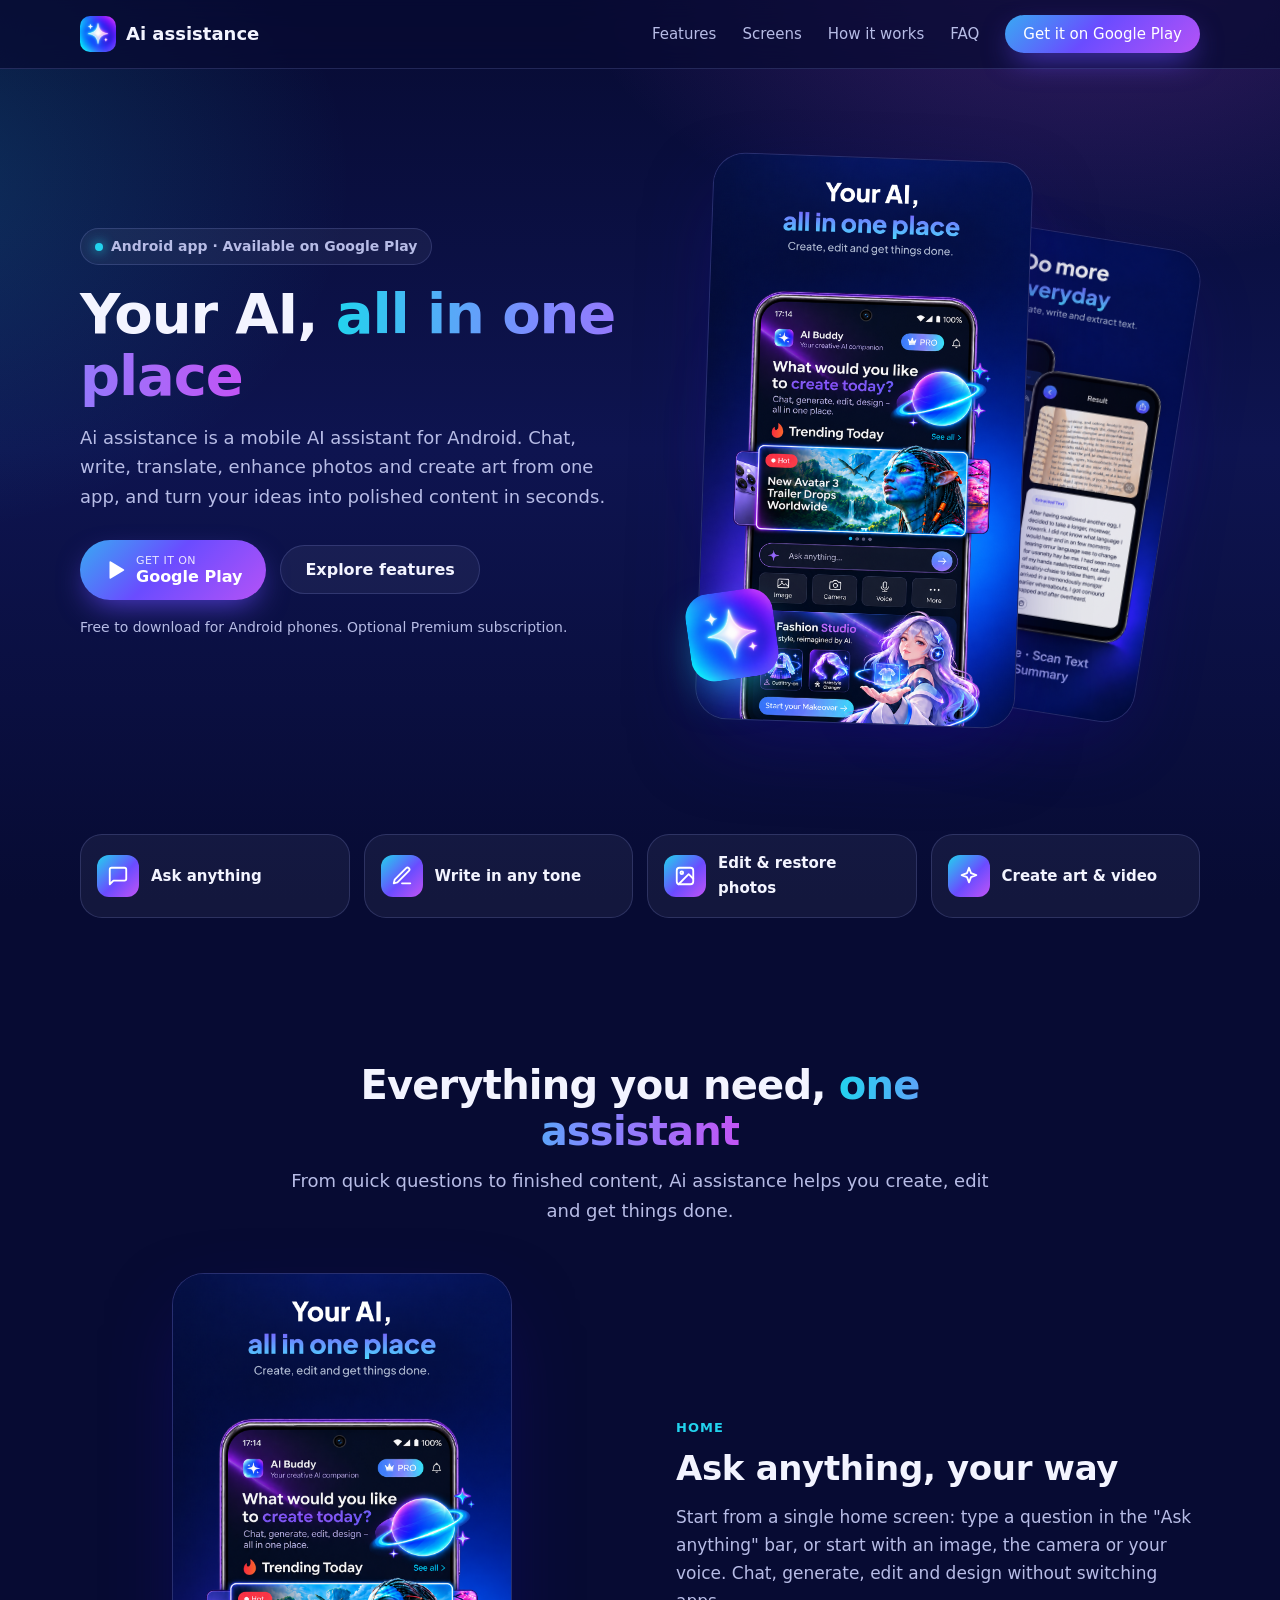
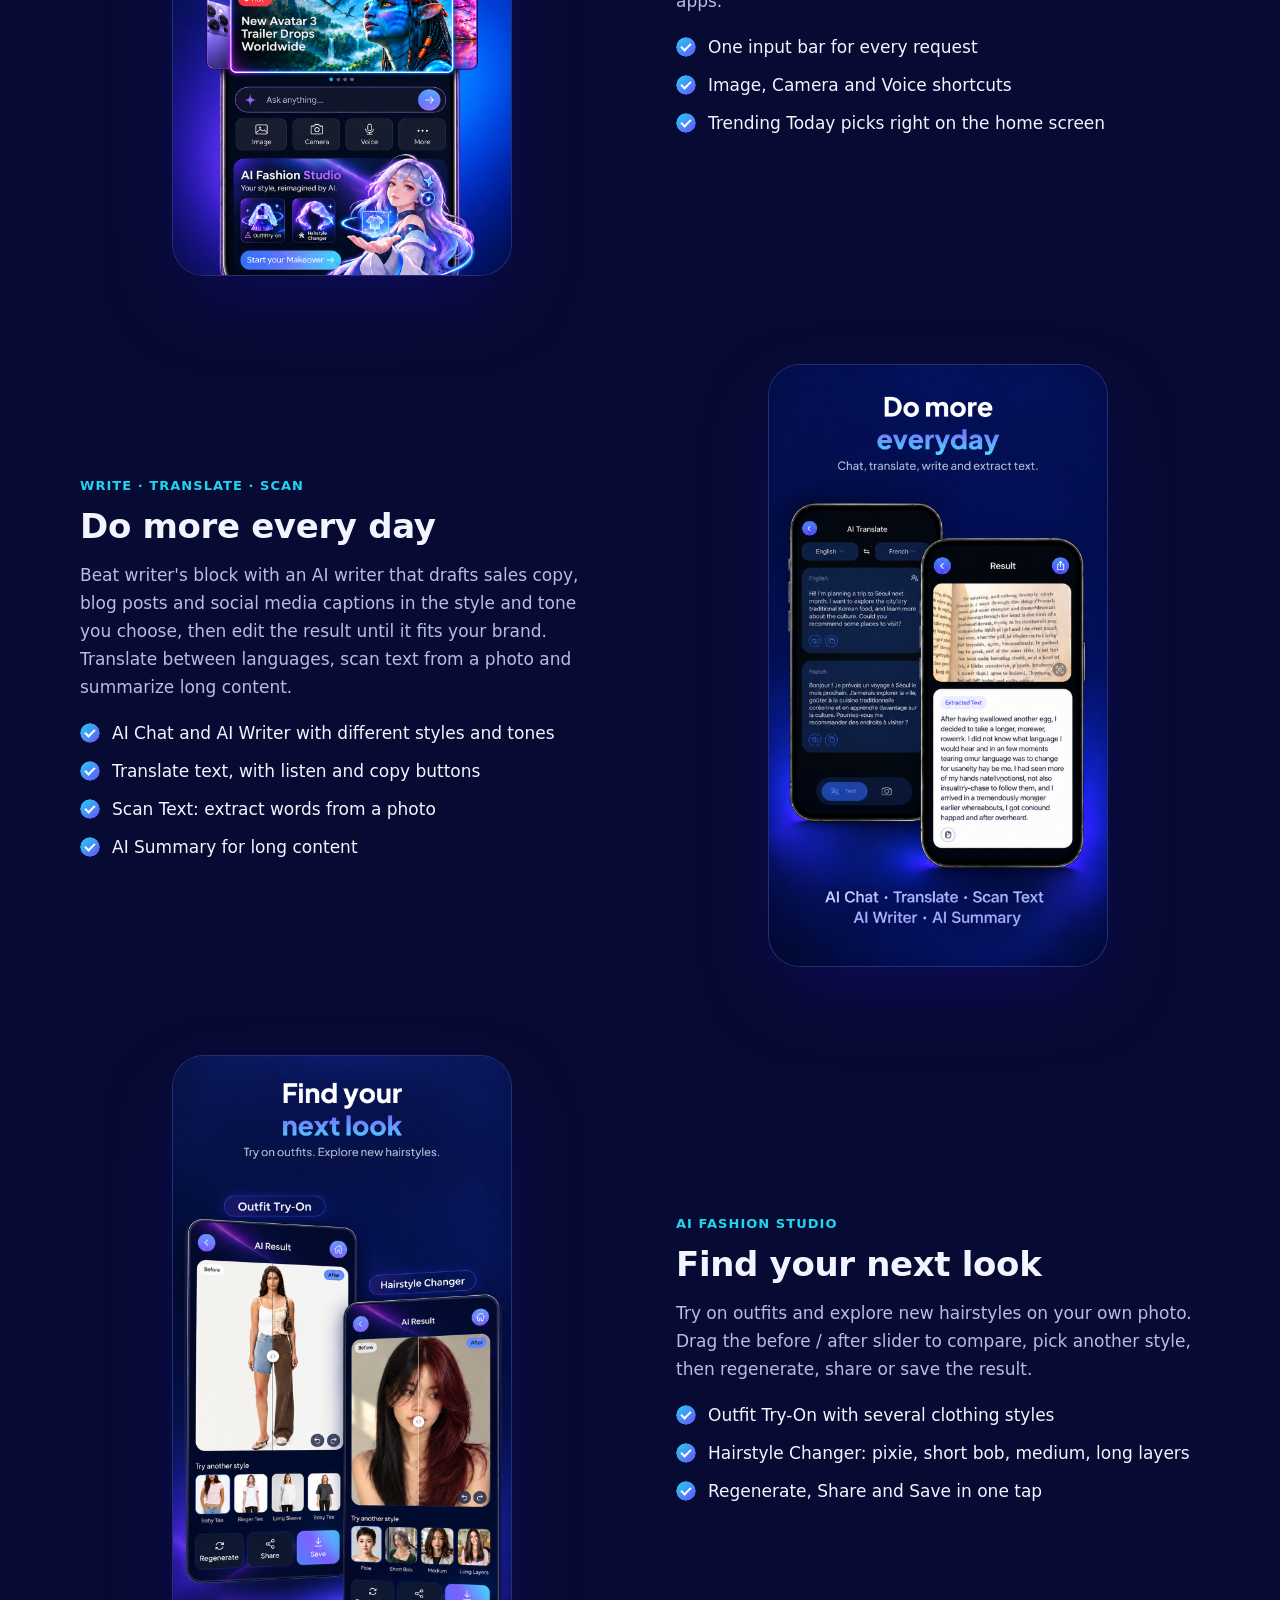
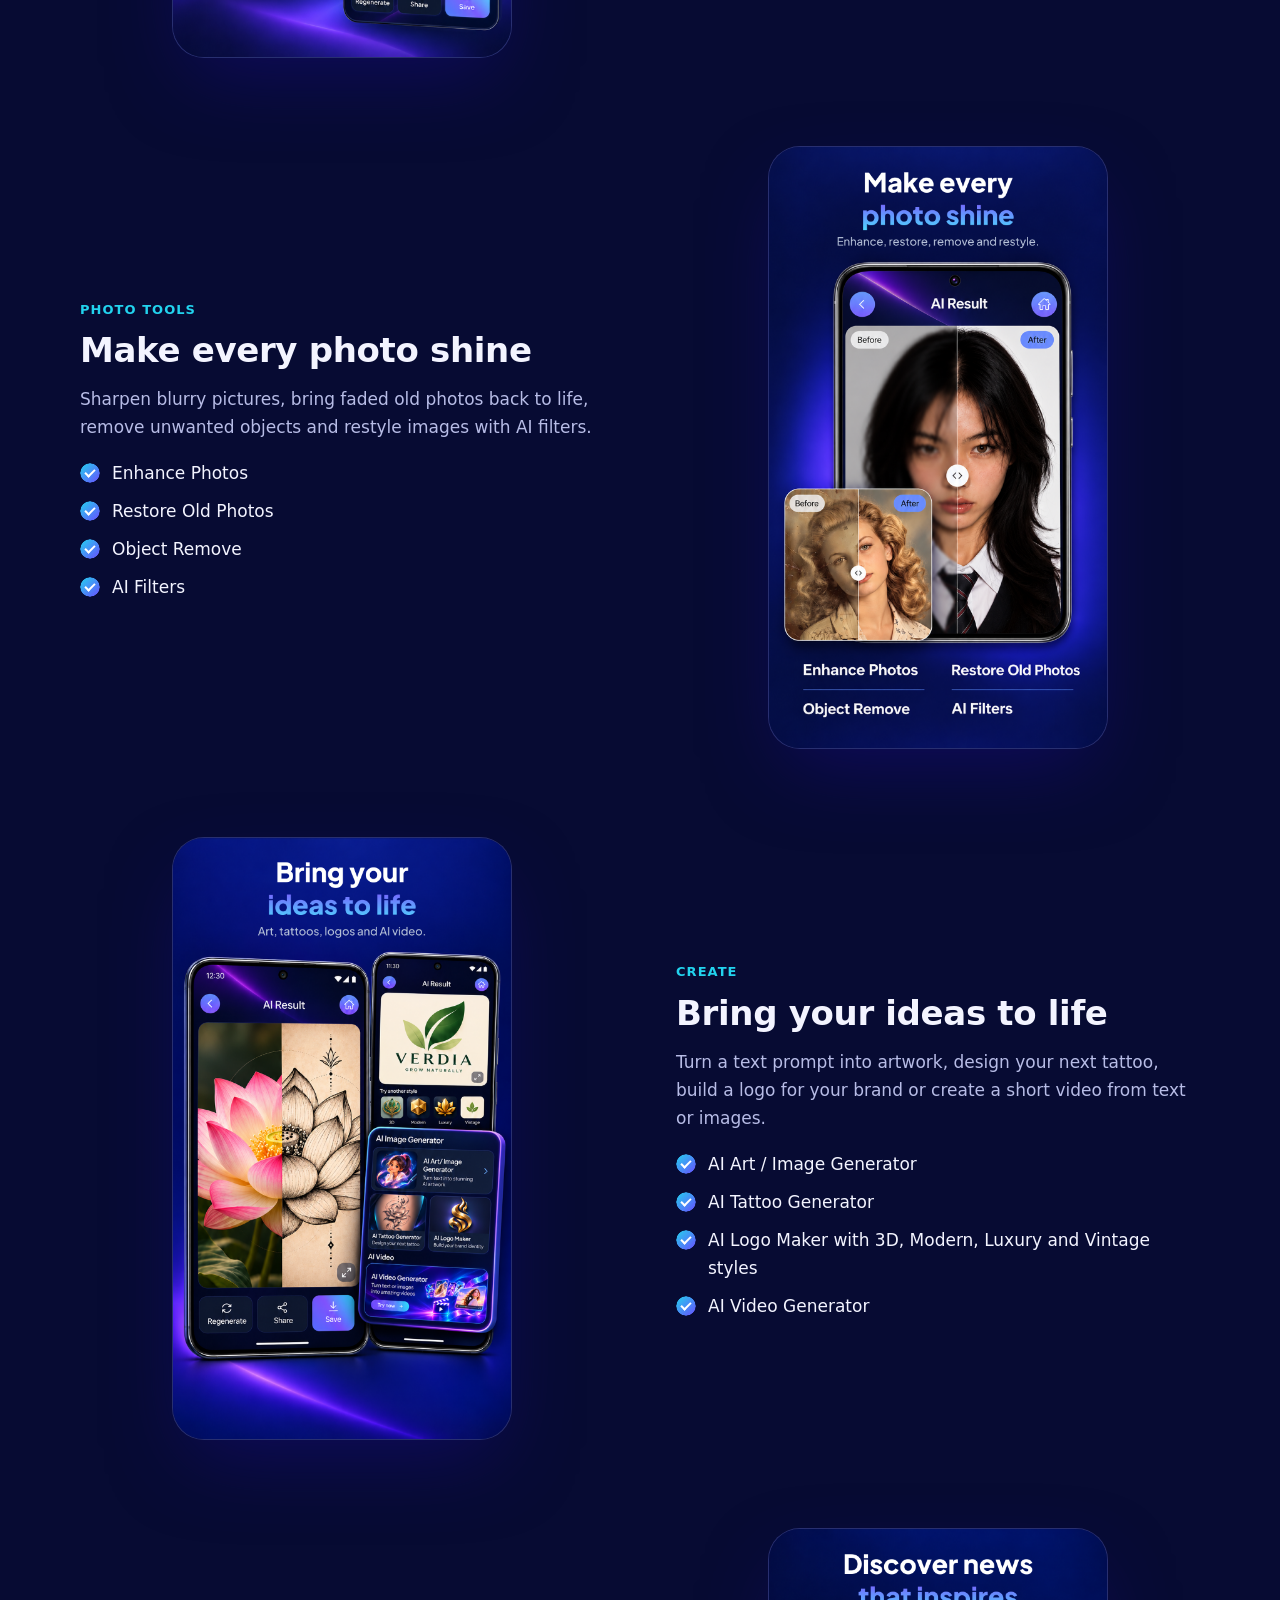
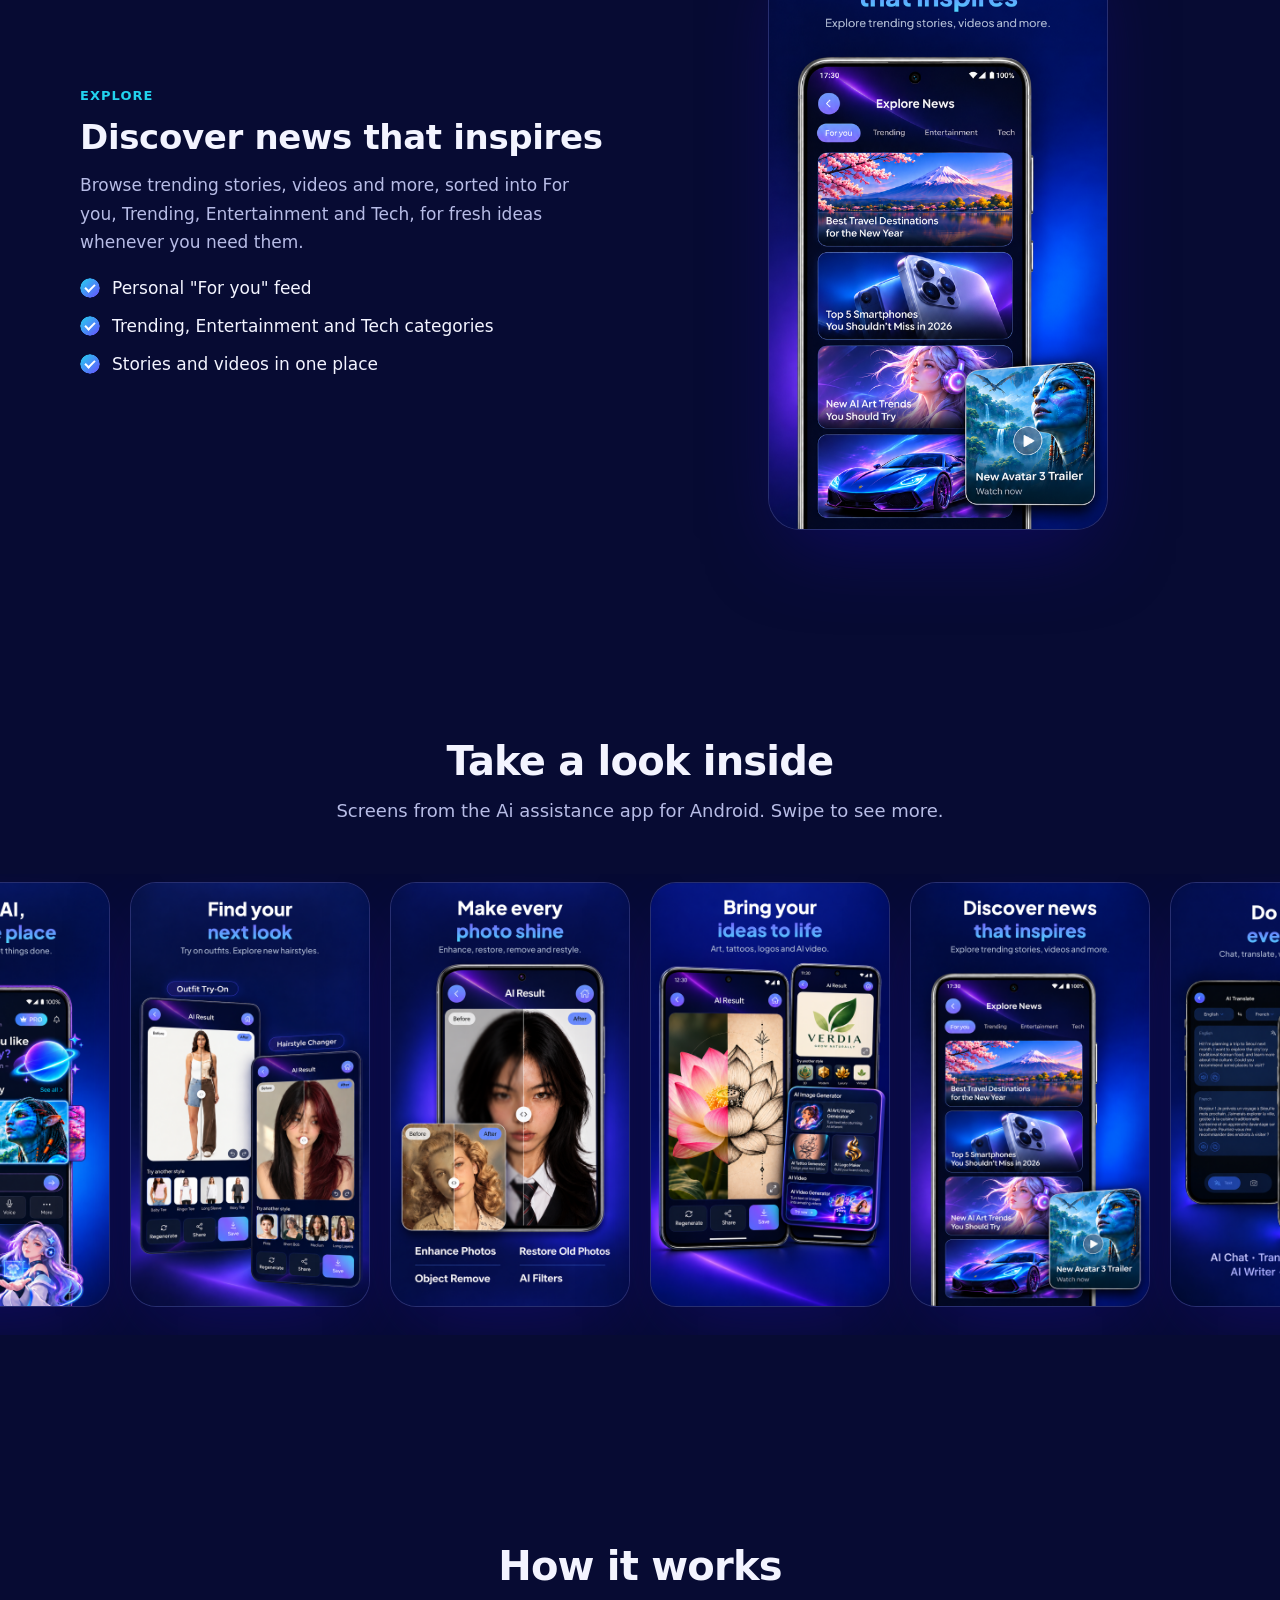
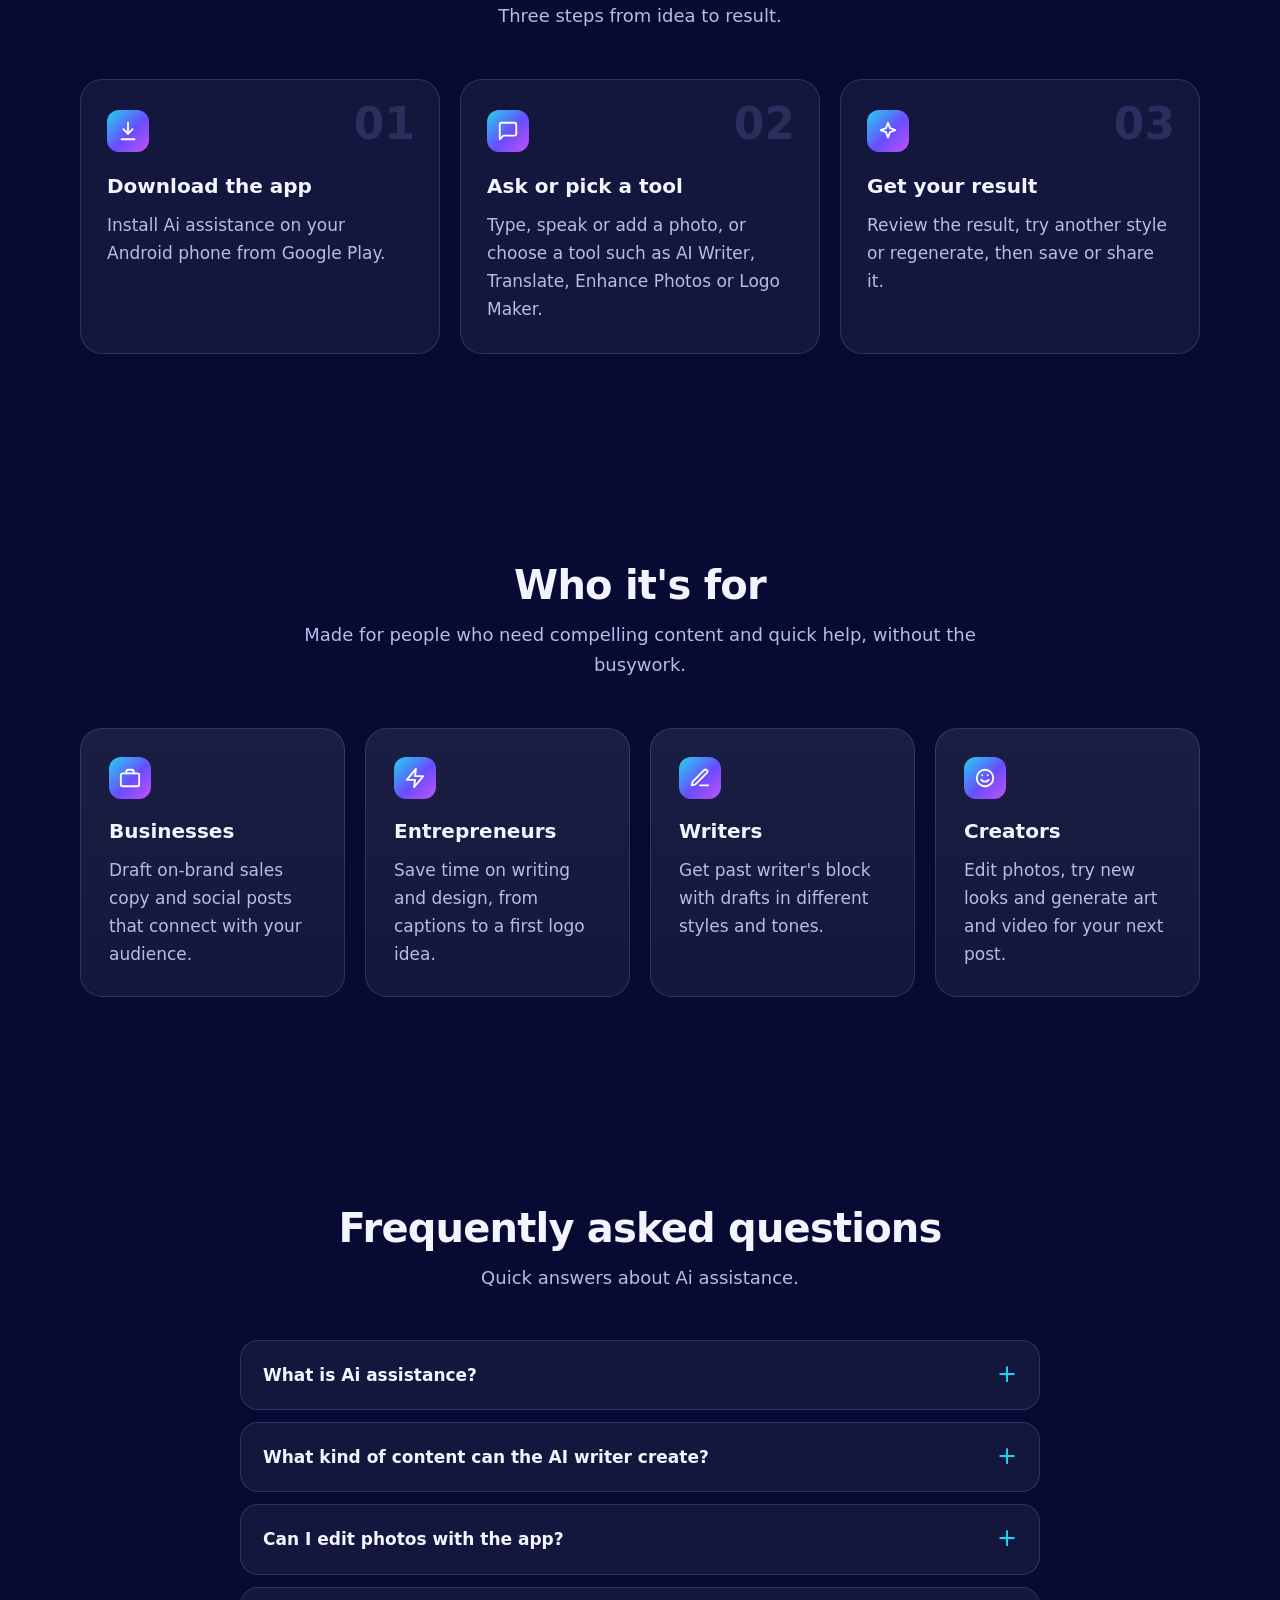
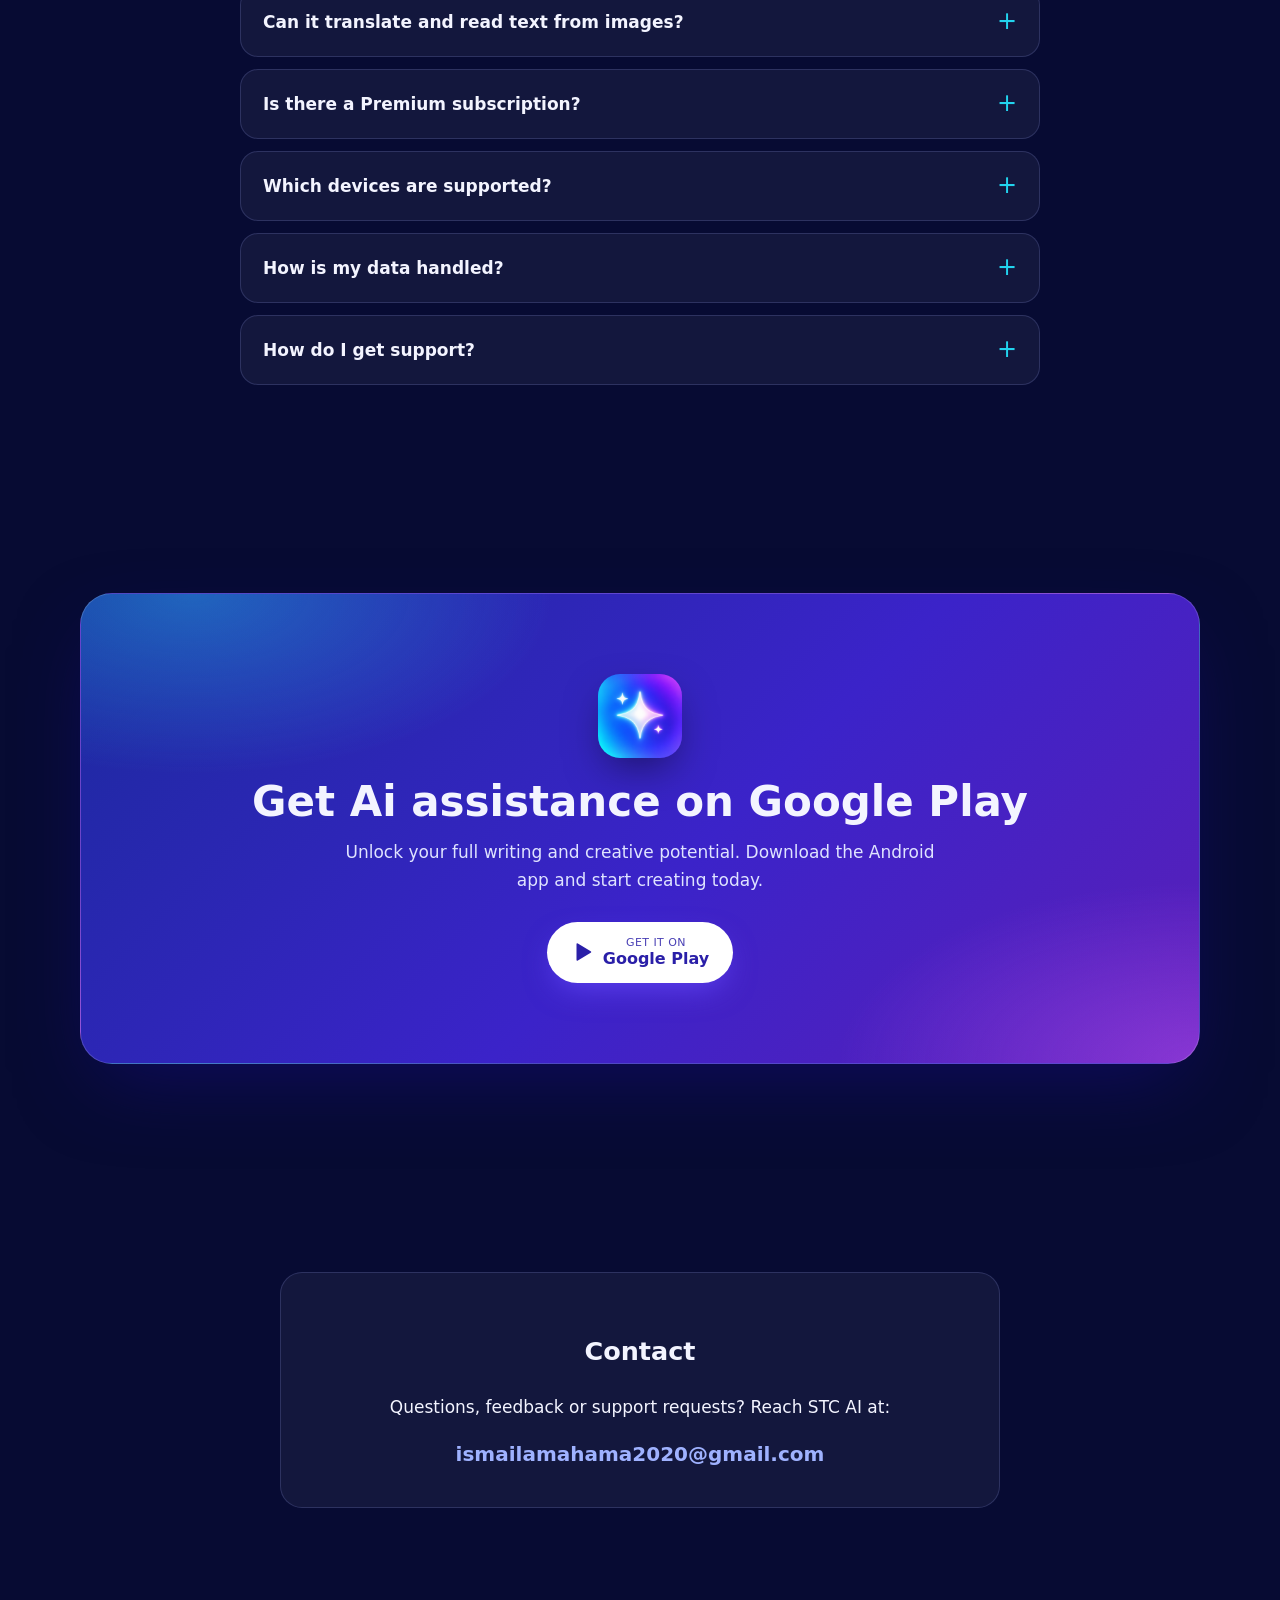
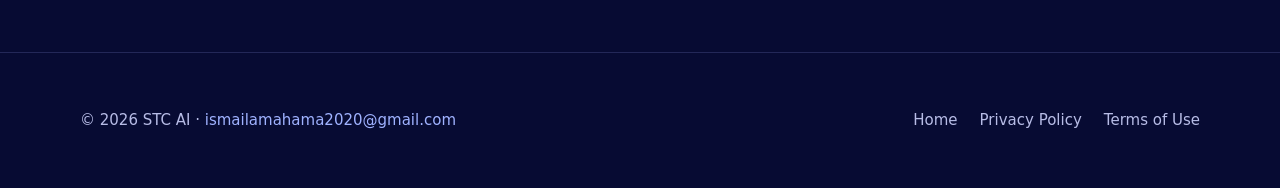
==== index.html @ f7012b5f "CODE12OPS-1512: Web 974: trang giới thiệu, chính sách, điều khoản, app-ads.txt CODE12 run f7228331-1" ====
<!doctype html>
<html lang="en">
<head>
  <meta charset="utf-8">
  <meta name="viewport" content="width=device-width, initial-scale=1">
  <title>Ai assistance — Your AI, all in one place | App on Google Play</title>
  <meta name="description" content="Ai assistance is an Android app on Google Play: AI chat, AI writer, translation, text scanning, photo enhancing, outfit try-on, AI art, logos and video, all in one place.">
  <meta name="theme-color" content="#070b33">
  <meta name="google-play-app" content="app-id=com.ai.assistant.smart.chat.helper">
  <meta property="og:type" content="website">
  <meta property="og:title" content="Ai assistance — Your AI, all in one place | App on Google Play">
  <meta property="og:description" content="Chat, write, translate, edit photos and create art with AI. Get Ai assistance for Android on Google Play.">
  <meta property="og:image" content="assets/img/app-icon.png">
  <meta name="twitter:card" content="summary">
  <link rel="icon" href="assets/img/app-icon.png" type="image/png">
  <link rel="icon" href="assets/icon.svg" type="image/svg+xml" sizes="any">
  <link rel="apple-touch-icon" href="assets/img/app-icon.png">
  <link rel="stylesheet" href="assets/style.css">
  <script type="application/ld+json">
  {
    "@context": "https://schema.org",
    "@type": "SoftwareApplication",
    "name": "Ai assistance",
    "operatingSystem": "Android",
    "applicationCategory": "ProductivityApplication",
    "description": "AI assistant app for Android: AI chat, AI writer, translation, text scanning, photo tools, outfit try-on, hairstyle changer, AI art, logo and video generation.",
    "author": { "@type": "Organization", "name": "STC AI", "email": "ismailamahama2020@gmail.com" },
    "downloadUrl": "https://play.google.com/store/apps/details?id=com.ai.assistant.smart.chat.helper",
    "inLanguage": "en"
  }
  </script>
</head>
<body>
  <a class="skip" href="#main">Skip to content</a>

  <header class="site-header">
    <div class="container">
      <a class="brand" href="index.html">
        <img src="assets/img/app-icon.png" alt="Ai assistance app icon" width="36" height="36">
        Ai assistance
      </a>
      <nav class="nav" aria-label="Main">
        <div class="nav-links">
          <a href="#features">Features</a>
          <a href="#screens">Screens</a>
          <a href="#how">How it works</a>
          <a href="#faq">FAQ</a>
        </div>
        <a class="btn btn-primary btn-sm" href="https://play.google.com/store/apps/details?id=com.ai.assistant.smart.chat.helper" rel="noopener">Get it on Google Play</a>
      </nav>
    </div>
  </header>

  <main id="main">
    <!-- Hero -->
    <section class="hero">
      <div class="container">
        <div>
          <span class="eyebrow"><span class="dot"></span> Android app · Available on Google Play</span>
          <h1>Your AI, <span class="grad-text">all in one place</span></h1>
          <p class="lead">Ai assistance is a mobile AI assistant for Android. Chat, write, translate, enhance photos and create art from one app, and turn your ideas into polished content in seconds.</p>
          <div class="hero-actions">
            <a class="btn btn-primary btn-play" href="https://play.google.com/store/apps/details?id=com.ai.assistant.smart.chat.helper" rel="noopener">
              <svg viewBox="0 0 24 24" aria-hidden="true"><path fill="currentColor" d="M6 3.5v17a1 1 0 0 0 1.5.86l14-8.5a1 1 0 0 0 0-1.72l-14-8.5A1 1 0 0 0 6 3.5z"/></svg>
              <span><small>Get it on</small><span>Google Play</span></span>
            </a>
            <a class="btn btn-ghost" href="#features">Explore features</a>
          </div>
          <p class="hero-note">Free to download for Android phones. Optional Premium subscription.</p>
        </div>
        <div class="hero-visual">
          <img class="hero-icon" src="assets/img/app-icon.png" alt="" width="88" height="88">
          <div class="hero-shots">
            <div class="shot shot-main">
              <img src="assets/img/screenshot-01.png" alt="Ai assistance home screen with an Ask anything bar, Image, Camera and Voice shortcuts, and the AI Fashion Studio" width="1080" height="1920" fetchpriority="high">
            </div>
            <div class="shot shot-back">
              <img src="assets/img/screenshot-06.png" alt="AI Translate and Scan Text screens in Ai assistance" width="1080" height="1920">
            </div>
          </div>
        </div>
      </div>
    </section>

    <!-- Highlights -->
    <section class="highlights" aria-label="Highlights">
      <div class="container">
        <ul>
          <li><span class="ico"><svg viewBox="0 0 24 24" fill="none" stroke="currentColor" stroke-width="2" stroke-linecap="round" stroke-linejoin="round" aria-hidden="true"><path d="M21 15a2 2 0 0 1-2 2H7l-4 4V5a2 2 0 0 1 2-2h14a2 2 0 0 1 2 2z"/></svg></span>Ask anything</li>
          <li><span class="ico"><svg viewBox="0 0 24 24" fill="none" stroke="currentColor" stroke-width="2" stroke-linecap="round" stroke-linejoin="round" aria-hidden="true"><path d="M12 20h9"/><path d="M16.5 3.5a2.1 2.1 0 0 1 3 3L7 19l-4 1 1-4z"/></svg></span>Write in any tone</li>
          <li><span class="ico"><svg viewBox="0 0 24 24" fill="none" stroke="currentColor" stroke-width="2" stroke-linecap="round" stroke-linejoin="round" aria-hidden="true"><rect x="3" y="3" width="18" height="18" rx="3"/><circle cx="8.5" cy="8.5" r="1.5"/><path d="M21 15l-5-5L5 21"/></svg></span>Edit &amp; restore photos</li>
          <li><span class="ico"><svg viewBox="0 0 24 24" fill="none" stroke="currentColor" stroke-width="2" stroke-linecap="round" stroke-linejoin="round" aria-hidden="true"><path d="M12 3l2.2 5.8L20 11l-5.8 2.2L12 19l-2.2-5.8L4 11l5.8-2.2z"/></svg></span>Create art &amp; video</li>
        </ul>
      </div>
    </section>

    <!-- Features -->
    <section class="section" id="features">
      <div class="container">
        <div class="section-head">
          <h2>Everything you need, <span class="grad-text">one assistant</span></h2>
          <p>From quick questions to finished content, Ai assistance helps you create, edit and get things done.</p>
        </div>

        <article class="feature">
          <div class="media">
            <div class="shot"><img src="assets/img/screenshot-01.png" alt="Home screen: What would you like to create today, with Ask anything, Image, Camera and Voice shortcuts" width="1080" height="1920" loading="lazy"></div>
          </div>
          <div>
            <span class="tag">Home</span>
            <h3>Ask anything, your way</h3>
            <p>Start from a single home screen: type a question in the "Ask anything" bar, or start with an image, the camera or your voice. Chat, generate, edit and design without switching apps.</p>
            <ul class="checks">
              <li>One input bar for every request</li>
              <li>Image, Camera and Voice shortcuts</li>
              <li>Trending Today picks right on the home screen</li>
            </ul>
          </div>
        </article>

        <article class="feature reverse">
          <div class="media">
            <div class="shot"><img src="assets/img/screenshot-06.png" alt="AI Translate screen translating English to French, and a Result screen showing extracted text from a book page" width="1080" height="1920" loading="lazy"></div>
          </div>
          <div>
            <span class="tag">Write · Translate · Scan</span>
            <h3>Do more every day</h3>
            <p>Beat writer's block with an AI writer that drafts sales copy, blog posts and social media captions in the style and tone you choose, then edit the result until it fits your brand. Translate between languages, scan text from a photo and summarize long content.</p>
            <ul class="checks">
              <li>AI Chat and AI Writer with different styles and tones</li>
              <li>Translate text, with listen and copy buttons</li>
              <li>Scan Text: extract words from a photo</li>
              <li>AI Summary for long content</li>
            </ul>
          </div>
        </article>

        <article class="feature">
          <div class="media">
            <div class="shot"><img src="assets/img/screenshot-02.png" alt="Outfit Try-On and Hairstyle Changer result screens with before and after comparison" width="1080" height="1920" loading="lazy"></div>
          </div>
          <div>
            <span class="tag">AI Fashion Studio</span>
            <h3>Find your next look</h3>
            <p>Try on outfits and explore new hairstyles on your own photo. Drag the before / after slider to compare, pick another style, then regenerate, share or save the result.</p>
            <ul class="checks">
              <li>Outfit Try-On with several clothing styles</li>
              <li>Hairstyle Changer: pixie, short bob, medium, long layers</li>
              <li>Regenerate, Share and Save in one tap</li>
            </ul>
          </div>
        </article>

        <article class="feature reverse">
          <div class="media">
            <div class="shot"><img src="assets/img/screenshot-03.png" alt="AI Result screen comparing a blurry portrait before and a sharp portrait after enhancement, plus a restored old photo" width="1080" height="1920" loading="lazy"></div>
          </div>
          <div>
            <span class="tag">Photo tools</span>
            <h3>Make every photo shine</h3>
            <p>Sharpen blurry pictures, bring faded old photos back to life, remove unwanted objects and restyle images with AI filters.</p>
            <ul class="checks">
              <li>Enhance Photos</li>
              <li>Restore Old Photos</li>
              <li>Object Remove</li>
              <li>AI Filters</li>
            </ul>
          </div>
        </article>

        <article class="feature">
          <div class="media">
            <div class="shot"><img src="assets/img/screenshot-04.png" alt="AI Image Generator menu with AI Art, AI Tattoo Generator, AI Logo Maker and AI Video Generator, and result screens" width="1080" height="1920" loading="lazy"></div>
          </div>
          <div>
            <span class="tag">Create</span>
            <h3>Bring your ideas to life</h3>
            <p>Turn a text prompt into artwork, design your next tattoo, build a logo for your brand or create a short video from text or images.</p>
            <ul class="checks">
              <li>AI Art / Image Generator</li>
              <li>AI Tattoo Generator</li>
              <li>AI Logo Maker with 3D, Modern, Luxury and Vintage styles</li>
              <li>AI Video Generator</li>
            </ul>
          </div>
        </article>

        <article class="feature reverse">
          <div class="media">
            <div class="shot"><img src="assets/img/screenshot-05.png" alt="Explore News screen with For you, Trending, Entertainment and Tech tabs" width="1080" height="1920" loading="lazy"></div>
          </div>
          <div>
            <span class="tag">Explore</span>
            <h3>Discover news that inspires</h3>
            <p>Browse trending stories, videos and more, sorted into For you, Trending, Entertainment and Tech, for fresh ideas whenever you need them.</p>
            <ul class="checks">
              <li>Personal "For you" feed</li>
              <li>Trending, Entertainment and Tech categories</li>
              <li>Stories and videos in one place</li>
            </ul>
          </div>
        </article>
      </div>
    </section>

    <!-- Gallery -->
    <section class="section" id="screens">
      <div class="section-head container">
        <h2>Take a look inside</h2>
        <p>Screens from the Ai assistance app for Android. Swipe to see more.</p>
      </div>
      <div class="gallery" tabindex="0" aria-label="App screenshots">
        <div class="shot"><img src="assets/img/screenshot-01.png" alt="Home screen of Ai assistance" width="1080" height="1920" loading="lazy"></div>
        <div class="shot"><img src="assets/img/screenshot-02.png" alt="Outfit Try-On and Hairstyle Changer" width="1080" height="1920" loading="lazy"></div>
        <div class="shot"><img src="assets/img/screenshot-03.png" alt="Photo enhance and restore" width="1080" height="1920" loading="lazy"></div>
        <div class="shot"><img src="assets/img/screenshot-04.png" alt="AI art, tattoo, logo and video tools" width="1080" height="1920" loading="lazy"></div>
        <div class="shot"><img src="assets/img/screenshot-05.png" alt="Explore News feed" width="1080" height="1920" loading="lazy"></div>
        <div class="shot"><img src="assets/img/screenshot-06.png" alt="AI Translate and Scan Text" width="1080" height="1920" loading="lazy"></div>
      </div>
    </section>

    <!-- How it works -->
    <section class="section" id="how">
      <div class="container">
        <div class="section-head">
          <h2>How it works</h2>
          <p>Three steps from idea to result.</p>
        </div>
        <ol class="steps">
          <li class="step">
            <span class="num">01</span>
            <span class="ico"><svg viewBox="0 0 24 24" fill="none" stroke="currentColor" stroke-width="2" stroke-linecap="round" stroke-linejoin="round" aria-hidden="true"><path d="M12 3v12"/><path d="M7 10l5 5 5-5"/><path d="M5 21h14"/></svg></span>
            <h3>Download the app</h3>
            <p>Install Ai assistance on your Android phone from Google Play.</p>
          </li>
          <li class="step">
            <span class="num">02</span>
            <span class="ico"><svg viewBox="0 0 24 24" fill="none" stroke="currentColor" stroke-width="2" stroke-linecap="round" stroke-linejoin="round" aria-hidden="true"><path d="M21 15a2 2 0 0 1-2 2H7l-4 4V5a2 2 0 0 1 2-2h14a2 2 0 0 1 2 2z"/></svg></span>
            <h3>Ask or pick a tool</h3>
            <p>Type, speak or add a photo, or choose a tool such as AI Writer, Translate, Enhance Photos or Logo Maker.</p>
          </li>
          <li class="step">
            <span class="num">03</span>
            <span class="ico"><svg viewBox="0 0 24 24" fill="none" stroke="currentColor" stroke-width="2" stroke-linecap="round" stroke-linejoin="round" aria-hidden="true"><path d="M12 3l2.2 5.8L20 11l-5.8 2.2L12 19l-2.2-5.8L4 11l5.8-2.2z"/></svg></span>
            <h3>Get your result</h3>
            <p>Review the result, try another style or regenerate, then save or share it.</p>
          </li>
        </ol>
      </div>
    </section>

    <!-- Audience -->
    <section class="section" id="who">
      <div class="container">
        <div class="section-head">
          <h2>Who it's for</h2>
          <p>Made for people who need compelling content and quick help, without the busywork.</p>
        </div>
        <div class="cards">
          <div class="card">
            <span class="ico"><svg viewBox="0 0 24 24" fill="none" stroke="currentColor" stroke-width="2" stroke-linecap="round" stroke-linejoin="round" aria-hidden="true"><rect x="2" y="7" width="20" height="14" rx="2"/><path d="M16 7V5a2 2 0 0 0-2-2h-4a2 2 0 0 0-2 2v2"/></svg></span>
            <h3>Businesses</h3>
            <p>Draft on-brand sales copy and social posts that connect with your audience.</p>
          </div>
          <div class="card">
            <span class="ico"><svg viewBox="0 0 24 24" fill="none" stroke="currentColor" stroke-width="2" stroke-linecap="round" stroke-linejoin="round" aria-hidden="true"><path d="M13 2L3 14h9l-1 8 10-12h-9z"/></svg></span>
            <h3>Entrepreneurs</h3>
            <p>Save time on writing and design, from captions to a first logo idea.</p>
          </div>
          <div class="card">
            <span class="ico"><svg viewBox="0 0 24 24" fill="none" stroke="currentColor" stroke-width="2" stroke-linecap="round" stroke-linejoin="round" aria-hidden="true"><path d="M12 20h9"/><path d="M16.5 3.5a2.1 2.1 0 0 1 3 3L7 19l-4 1 1-4z"/></svg></span>
            <h3>Writers</h3>
            <p>Get past writer's block with drafts in different styles and tones.</p>
          </div>
          <div class="card">
            <span class="ico"><svg viewBox="0 0 24 24" fill="none" stroke="currentColor" stroke-width="2" stroke-linecap="round" stroke-linejoin="round" aria-hidden="true"><circle cx="12" cy="12" r="9"/><path d="M8 14s1.5 2 4 2 4-2 4-2"/><path d="M9 9h.01M15 9h.01"/></svg></span>
            <h3>Creators</h3>
            <p>Edit photos, try new looks and generate art and video for your next post.</p>
          </div>
        </div>
      </div>
    </section>

    <!-- FAQ -->
    <section class="section" id="faq">
      <div class="container">
        <div class="section-head">
          <h2>Frequently asked questions</h2>
          <p>Quick answers about Ai assistance.</p>
        </div>
        <div class="faq">
          <details>
            <summary>What is Ai assistance?</summary>
            <p>Ai assistance is an AI assistant app for Android phones, available on Google Play. It brings AI chat, an AI writer, translation, text scanning, photo tools and creative generators together in one app.</p>
          </details>
          <details>
            <summary>What kind of content can the AI writer create?</summary>
            <p>Persuasive sales copy, engaging blog posts and social media captions, in a range of writing styles and tones. You keep full control over the final text, so it stays on-brand for your audience.</p>
          </details>
          <details>
            <summary>Can I edit photos with the app?</summary>
            <p>Yes. You can enhance photos, restore old photos, remove objects, apply AI filters, try on outfits and change hairstyles, then save or share the result.</p>
          </details>
          <details>
            <summary>Can it translate and read text from images?</summary>
            <p>Yes. AI Translate converts text between languages, and Scan Text extracts the words from a photo, for example a page of a book.</p>
          </details>
          <details>
            <summary>Is there a Premium subscription?</summary>
            <p>The app offers an optional Premium (PRO) subscription. It is purchased and managed through Google Play, and you can cancel it at any time in your Google Play subscriptions. See our <a href="terms.html#subscriptions">Terms of Use</a>.</p>
          </details>
          <details>
            <summary>Which devices are supported?</summary>
            <p>Ai assistance is an Android app. Download it from Google Play on your Android phone.</p>
          </details>
          <details>
            <summary>How is my data handled?</summary>
            <p>Please read our <a href="policies.html">Privacy Policy</a> to learn which third-party services the app uses and what choices you have.</p>
          </details>
          <details>
            <summary>How do I get support?</summary>
            <p>Email us at <a href="mailto:ismailamahama2020@gmail.com">ismailamahama2020@gmail.com</a> and our team will help you.</p>
          </details>
        </div>
      </div>
    </section>

    <!-- CTA -->
    <section class="section" id="get">
      <div class="container">
        <div class="cta">
          <img src="assets/img/app-icon.png" alt="Ai assistance app icon" width="84" height="84" loading="lazy">
          <h2>Get Ai assistance on Google Play</h2>
          <p>Unlock your full writing and creative potential. Download the Android app and start creating today.</p>
          <a class="btn btn-primary btn-play" href="https://play.google.com/store/apps/details?id=com.ai.assistant.smart.chat.helper" rel="noopener">
            <svg viewBox="0 0 24 24" aria-hidden="true"><path fill="currentColor" d="M6 3.5v17a1 1 0 0 0 1.5.86l14-8.5a1 1 0 0 0 0-1.72l-14-8.5A1 1 0 0 0 6 3.5z"/></svg>
            <span><small>Get it on</small><span>Google Play</span></span>
          </a>
        </div>
      </div>
    </section>

    <!-- Contact -->
    <section class="section" id="contact">
      <div class="container">
        <div class="contact-box">
          <h2>Contact</h2>
          <p>Questions, feedback or support requests? Reach STC AI at:</p>
          <a class="mail" href="mailto:ismailamahama2020@gmail.com">ismailamahama2020@gmail.com</a>
        </div>
      </div>
    </section>
  </main>

  <footer class="site-footer">
    <div class="container">
      <p>© 2026 STC AI · <a href="mailto:ismailamahama2020@gmail.com">ismailamahama2020@gmail.com</a></p>
      <nav aria-label="Footer">
        <a href="index.html">Home</a>
        <a href="policies.html">Privacy Policy</a>
        <a href="terms.html">Terms of Use</a>
      </nav>
    </div>
  </footer>
</body>
</html>
---- assets/style.css ----
/* Ai assistance — site styles. Palette taken from the app icon and screenshots. */
:root {
  --brand: #6a4cff;        /* violet-blue, dominant icon colour */
  --brand-2: #22d3ee;      /* cyan glow, bottom-left of icon */
  --brand-3: #c254f5;      /* magenta-violet, top-right of icon */
  --bg: #070b33;           /* deep navy, app background */
  --bg-2: #0e1450;
  --surface: rgba(255, 255, 255, 0.05);
  --surface-2: rgba(255, 255, 255, 0.08);
  --border: rgba(160, 170, 255, 0.18);
  --text: #f3f4ff;
  --muted: #b7bce6;
  --radius: 22px;
  --radius-lg: 32px;
  --container: 1160px;
  --shadow: 0 30px 80px -20px rgba(20, 10, 120, 0.65);
  --font: system-ui, -apple-system, "Segoe UI", Roboto, "Helvetica Neue", Arial, sans-serif;
}

*, *::before, *::after { box-sizing: border-box; }
html { scroll-behavior: smooth; -webkit-text-size-adjust: 100%; }
@media (prefers-reduced-motion: reduce) {
  html { scroll-behavior: auto; }
  *, *::before, *::after { transition: none !important; animation: none !important; }
}
body {
  margin: 0;
  font-family: var(--font);
  font-size: 17px;
  line-height: 1.65;
  color: var(--text);
  background: var(--bg);
  background-image:
    radial-gradient(900px 600px at 85% -10%, rgba(194, 84, 245, 0.28), transparent 60%),
    radial-gradient(800px 600px at -10% 20%, rgba(34, 211, 238, 0.18), transparent 60%),
    linear-gradient(180deg, var(--bg) 0%, var(--bg-2) 50%, var(--bg) 100%);
  background-attachment: fixed;
}
img { max-width: 100%; height: auto; display: block; }
a { color: #9fb2ff; text-decoration: none; }
a:hover { color: #fff; }
:focus-visible { outline: 3px solid var(--brand-2); outline-offset: 3px; border-radius: 6px; }

.container { width: 100%; max-width: var(--container); margin: 0 auto; padding: 0 20px; }
.grad-text {
  background: linear-gradient(90deg, var(--brand-2), #7d8bff 45%, var(--brand-3));
  -webkit-background-clip: text; background-clip: text; color: transparent;
}
.skip { position: absolute; left: -999px; top: 0; }
.skip:focus { left: 12px; top: 12px; background: #fff; color: #000; padding: 8px 12px; z-index: 100; }

/* Header */
.site-header {
  position: sticky; top: 0; z-index: 50;
  background: rgba(7, 11, 51, 0.72);
  backdrop-filter: blur(14px); -webkit-backdrop-filter: blur(14px);
  border-bottom: 1px solid var(--border);
}
.site-header .container { display: flex; align-items: center; justify-content: space-between; height: 68px; gap: 16px; }
.brand { display: flex; align-items: center; gap: 10px; color: var(--text); font-weight: 700; font-size: 18px; white-space: nowrap; }
.site-header .btn-sm { white-space: nowrap; }
@media (max-width: 420px) { .brand { font-size: 16px; } .site-header .btn-sm { padding: 9px 14px; font-size: 13px; } }
.brand img { width: 36px; height: 36px; border-radius: 10px; }
.nav { display: flex; align-items: center; gap: 26px; }
.nav a { color: var(--muted); font-size: 15px; font-weight: 500; }
.nav a:hover, .nav a.btn-primary { color: #fff; }
.nav .nav-links { display: none; gap: 26px; }
@media (min-width: 900px) { .nav .nav-links { display: flex; } }

/* Buttons */
.btn {
  display: inline-flex; align-items: center; gap: 10px;
  padding: 14px 24px; border-radius: 999px;
  font-weight: 700; font-size: 16px; line-height: 1.2;
  transition: transform .2s ease, box-shadow .2s ease, background .2s ease;
}
.btn svg { width: 22px; height: 22px; flex: none; }
.btn-primary {
  color: #fff;
  background: linear-gradient(135deg, var(--brand-2) -20%, var(--brand) 45%, var(--brand-3) 110%);
  box-shadow: 0 12px 30px -8px rgba(106, 76, 255, 0.75);
}
.btn-primary:hover { color: #fff; transform: translateY(-2px); box-shadow: 0 18px 40px -10px rgba(106, 76, 255, 0.9); }
.btn-ghost { color: var(--text); border: 1px solid var(--border); background: var(--surface); }
.btn-ghost:hover { background: var(--surface-2); }
.btn-sm { padding: 10px 18px; font-size: 14px; }
.btn-play small { display: block; font-size: 11px; font-weight: 500; opacity: .85; letter-spacing: .04em; text-transform: uppercase; }
.btn-play span { display: block; }

/* Hero */
.hero { padding: 56px 0 72px; overflow: hidden; }
.hero .container { display: grid; grid-template-columns: minmax(0, 1fr); gap: 48px; align-items: center; }
.eyebrow {
  display: inline-flex; align-items: center; gap: 8px;
  padding: 6px 14px; border-radius: 999px;
  background: var(--surface); border: 1px solid var(--border);
  color: var(--muted); font-size: 14px; font-weight: 600;
}
.eyebrow .dot { width: 8px; height: 8px; border-radius: 50%; background: var(--brand-2); box-shadow: 0 0 12px var(--brand-2); }
.hero h1 { font-size: 40px; line-height: 1.1; letter-spacing: -0.02em; margin: 18px 0 16px; font-weight: 800; }
.hero .lead { font-size: 18px; color: var(--muted); max-width: 60ch; margin: 0 0 28px; }
.hero-actions { display: flex; flex-wrap: wrap; gap: 14px; align-items: center; }
.hero-note { margin-top: 16px; font-size: 14px; color: var(--muted); }
.hero-visual { position: relative; display: flex; justify-content: center; }
.hero-visual::before {
  content: ""; position: absolute; inset: 10% 5%;
  background: radial-gradient(closest-side, rgba(106, 76, 255, 0.55), transparent);
  filter: blur(30px);
}
.hero-icon {
  position: absolute; z-index: 3; width: 64px; height: 64px; border-radius: 18px;
  left: 0; bottom: 8%; box-shadow: 0 18px 40px -10px rgba(34, 211, 238, .6);
  transform: rotate(-8deg);
}
@media (min-width: 900px) { .hero-icon { width: 88px; height: 88px; border-radius: 24px; left: 2%; } }
.shot {
  position: relative; border-radius: var(--radius-lg); overflow: hidden;
  border: 1px solid var(--border); box-shadow: var(--shadow); background: var(--bg-2);
}
.shot img { width: 100%; height: auto; }
.hero-shots { position: relative; display: flex; align-items: center; }
.hero-shots .shot-main { width: min(300px, 62vw); z-index: 2; transform: rotate(2deg); }
.hero-shots .shot-back {
  width: min(250px, 48vw); margin-left: -22vw; z-index: 1; opacity: .9;
  transform: rotate(9deg) translateY(30px);
}
@media (min-width: 900px) {
  .hero { padding: 88px 0 110px; }
  .hero .container { grid-template-columns: 1.05fr 1fr; }
  .hero h1 { font-size: 56px; }
  .hero-shots .shot-main { width: 320px; }
  .hero-shots .shot-back { width: 270px; margin-left: -120px; }
}

/* Highlights strip */
.highlights { padding: 0 0 40px; }
.highlights ul { list-style: none; margin: 0; padding: 0; display: grid; gap: 14px; grid-template-columns: 1fr 1fr; }
.highlights li {
  display: flex; align-items: center; gap: 12px;
  padding: 16px; border-radius: var(--radius);
  background: var(--surface); border: 1px solid var(--border);
  font-weight: 600; font-size: 15px;
}
.ico {
  flex: none; width: 42px; height: 42px; border-radius: 12px;
  display: grid; place-items: center; color: #fff;
  background: linear-gradient(135deg, var(--brand-2), var(--brand) 55%, var(--brand-3));
}
.ico svg { width: 22px; height: 22px; }
@media (min-width: 900px) { .highlights ul { grid-template-columns: repeat(4, 1fr); } }

/* Sections */
section { scroll-margin-top: 80px; }
.section { padding: 72px 0; }
@media (min-width: 900px) { .section { padding: 104px 0; } }
.section-head { text-align: center; max-width: 720px; margin: 0 auto 48px; }
.section-head h2 { font-size: 32px; line-height: 1.15; letter-spacing: -0.02em; margin: 0 0 12px; font-weight: 800; }
.section-head p { color: var(--muted); margin: 0; font-size: 18px; }
@media (min-width: 900px) { .section-head h2 { font-size: 40px; } }

/* Feature rows */
.feature { display: grid; gap: 36px; align-items: center; margin-bottom: 88px; }
.feature:last-child { margin-bottom: 0; }
.feature .media { display: flex; justify-content: center; }
.feature .media .shot { width: min(340px, 82vw); transition: transform .3s ease; }
.feature .media .shot:hover { transform: translateY(-6px); }
.feature .tag {
  display: inline-block; font-size: 13px; font-weight: 700; letter-spacing: .08em; text-transform: uppercase;
  color: var(--brand-2); margin-bottom: 10px;
}
.feature h3 { font-size: 28px; line-height: 1.2; margin: 0 0 14px; letter-spacing: -0.01em; }
.feature p { color: var(--muted); margin: 0 0 18px; max-width: 60ch; }
.checks { list-style: none; padding: 0; margin: 0; display: grid; gap: 10px; }
.checks li { position: relative; padding-left: 32px; }
.checks li::before {
  content: ""; position: absolute; left: 0; top: 4px; width: 20px; height: 20px; border-radius: 50%;
  background: linear-gradient(135deg, var(--brand-2), var(--brand));
  -webkit-mask: url("data:image/svg+xml,%3Csvg xmlns='http://www.w3.org/2000/svg' viewBox='0 0 20 20'%3E%3Ccircle cx='10' cy='10' r='10'/%3E%3C/svg%3E");
}
.checks li::after {
  content: ""; position: absolute; left: 7px; top: 8px; width: 6px; height: 10px;
  border: solid #fff; border-width: 0 2px 2px 0; transform: rotate(45deg);
}
@media (min-width: 900px) {
  .feature { grid-template-columns: 1fr 1fr; gap: 72px; }
  .feature.reverse .media { order: 2; }
  .feature h3 { font-size: 34px; }
}

/* Gallery */
.gallery {
  display: grid; grid-auto-flow: column; grid-auto-columns: min(240px, 66vw); gap: 20px;
  overflow-x: auto; scroll-snap-type: x mandatory; padding: 8px 20px 28px;
  scrollbar-width: thin; scrollbar-color: var(--brand) transparent;
}
.gallery .shot { scroll-snap-align: center; border-radius: 26px; }
@media (min-width: 1200px) { .gallery { justify-content: center; } }

/* Steps */
.steps { display: grid; gap: 20px; list-style: none; padding: 0; margin: 0; counter-reset: step; }
.step {
  position: relative; padding: 30px 26px; border-radius: var(--radius);
  background: var(--surface); border: 1px solid var(--border);
}
.step .num {
  position: absolute; top: 22px; right: 24px; font-size: 44px; font-weight: 800; line-height: 1;
  color: rgba(160, 170, 255, 0.16);
}
.step h3 { margin: 18px 0 8px; font-size: 20px; }
.step p { margin: 0; color: var(--muted); }
@media (min-width: 900px) { .steps { grid-template-columns: repeat(3, 1fr); } }

/* Audience cards */
.cards { display: grid; gap: 20px; }
.card {
  padding: 28px; border-radius: var(--radius);
  background: linear-gradient(180deg, var(--surface-2), var(--surface));
  border: 1px solid var(--border);
  transition: transform .25s ease, border-color .25s ease;
}
.card:hover { transform: translateY(-4px); border-color: rgba(160, 170, 255, 0.4); }
.card h3 { margin: 16px 0 8px; font-size: 20px; }
.card p { margin: 0; color: var(--muted); }
@media (min-width: 700px) { .cards { grid-template-columns: repeat(2, 1fr); } }
@media (min-width: 1000px) { .cards { grid-template-columns: repeat(4, 1fr); } }

/* FAQ */
.faq { max-width: 800px; margin: 0 auto; display: grid; gap: 12px; }
.faq details {
  border-radius: 18px; background: var(--surface); border: 1px solid var(--border);
  padding: 0 22px;
}
.faq summary {
  cursor: pointer; list-style: none; padding: 20px 32px 20px 0; position: relative;
  font-weight: 700; font-size: 17px;
}
.faq summary::-webkit-details-marker { display: none; }
.faq summary::after {
  content: "+"; position: absolute; right: 0; top: 50%; transform: translateY(-50%);
  font-size: 24px; font-weight: 400; color: var(--brand-2); transition: transform .2s ease;
}
.faq details[open] summary::after { transform: translateY(-50%) rotate(45deg); }
.faq details p { margin: 0 0 20px; color: var(--muted); }

/* CTA */
.cta {
  position: relative; overflow: hidden; text-align: center;
  padding: 56px 24px; border-radius: var(--radius-lg);
  background:
    radial-gradient(600px 300px at 10% 0%, rgba(34, 211, 238, 0.35), transparent 60%),
    radial-gradient(600px 300px at 100% 100%, rgba(194, 84, 245, 0.45), transparent 60%),
    linear-gradient(135deg, #1b2a9e, #3b23c9 55%, #5a1fb8);
  border: 1px solid rgba(255, 255, 255, 0.16);
  box-shadow: var(--shadow);
}
.cta img { width: 84px; height: 84px; border-radius: 22px; margin: 0 auto 20px; box-shadow: 0 16px 40px -10px rgba(0,0,0,.5); }
.cta h2 { font-size: 32px; line-height: 1.15; margin: 0 0 12px; }
.cta p { color: #dfe3ff; margin: 0 auto 28px; max-width: 56ch; }
.cta .btn-primary { background: #fff; color: #2a1fa8; }
.cta .btn-primary:hover { color: #2a1fa8; }
@media (min-width: 900px) { .cta { padding: 80px 48px; } .cta h2 { font-size: 42px; } }

/* Contact */
.contact-box {
  max-width: 720px; margin: 0 auto; text-align: center;
  padding: 36px 24px; border-radius: var(--radius);
  background: var(--surface); border: 1px solid var(--border);
}
.contact-box a.mail { font-size: 20px; font-weight: 700; word-break: break-all; }

/* Footer */
.site-footer { border-top: 1px solid var(--border); padding: 40px 0; margin-top: 40px; color: var(--muted); font-size: 15px; }
.site-footer .container { display: grid; gap: 20px; }
.site-footer nav { display: flex; flex-wrap: wrap; gap: 8px 22px; }
.site-footer nav a { color: var(--muted); }
.site-footer nav a:hover { color: #fff; }
@media (min-width: 800px) { .site-footer .container { grid-template-columns: 1fr auto; align-items: center; } }

/* Legal pages */
.legal { padding: 56px 0 40px; }
.legal .container { max-width: 820px; }
.legal h1 { font-size: 38px; line-height: 1.15; margin: 0 0 8px; letter-spacing: -0.02em; }
.legal .meta { color: var(--muted); margin: 0 0 36px; }
.legal h2 { font-size: 23px; margin: 40px 0 12px; }
.legal p, .legal li { color: #d8dbf5; }
.legal ul { padding-left: 22px; }
.legal li { margin-bottom: 8px; }
.legal .box { padding: 20px 22px; border-radius: 18px; background: var(--surface); border: 1px solid var(--border); }
@media (min-width: 900px) { .legal h1 { font-size: 46px; } .legal { padding: 80px 0 56px; } }

/* 404 */
.notfound { min-height: 70vh; display: grid; place-items: center; text-align: center; padding: 60px 20px; }
.notfound .code { font-size: 110px; font-weight: 800; line-height: 1; margin: 0; }
.notfound p { color: var(--muted); margin: 12px 0 28px; }
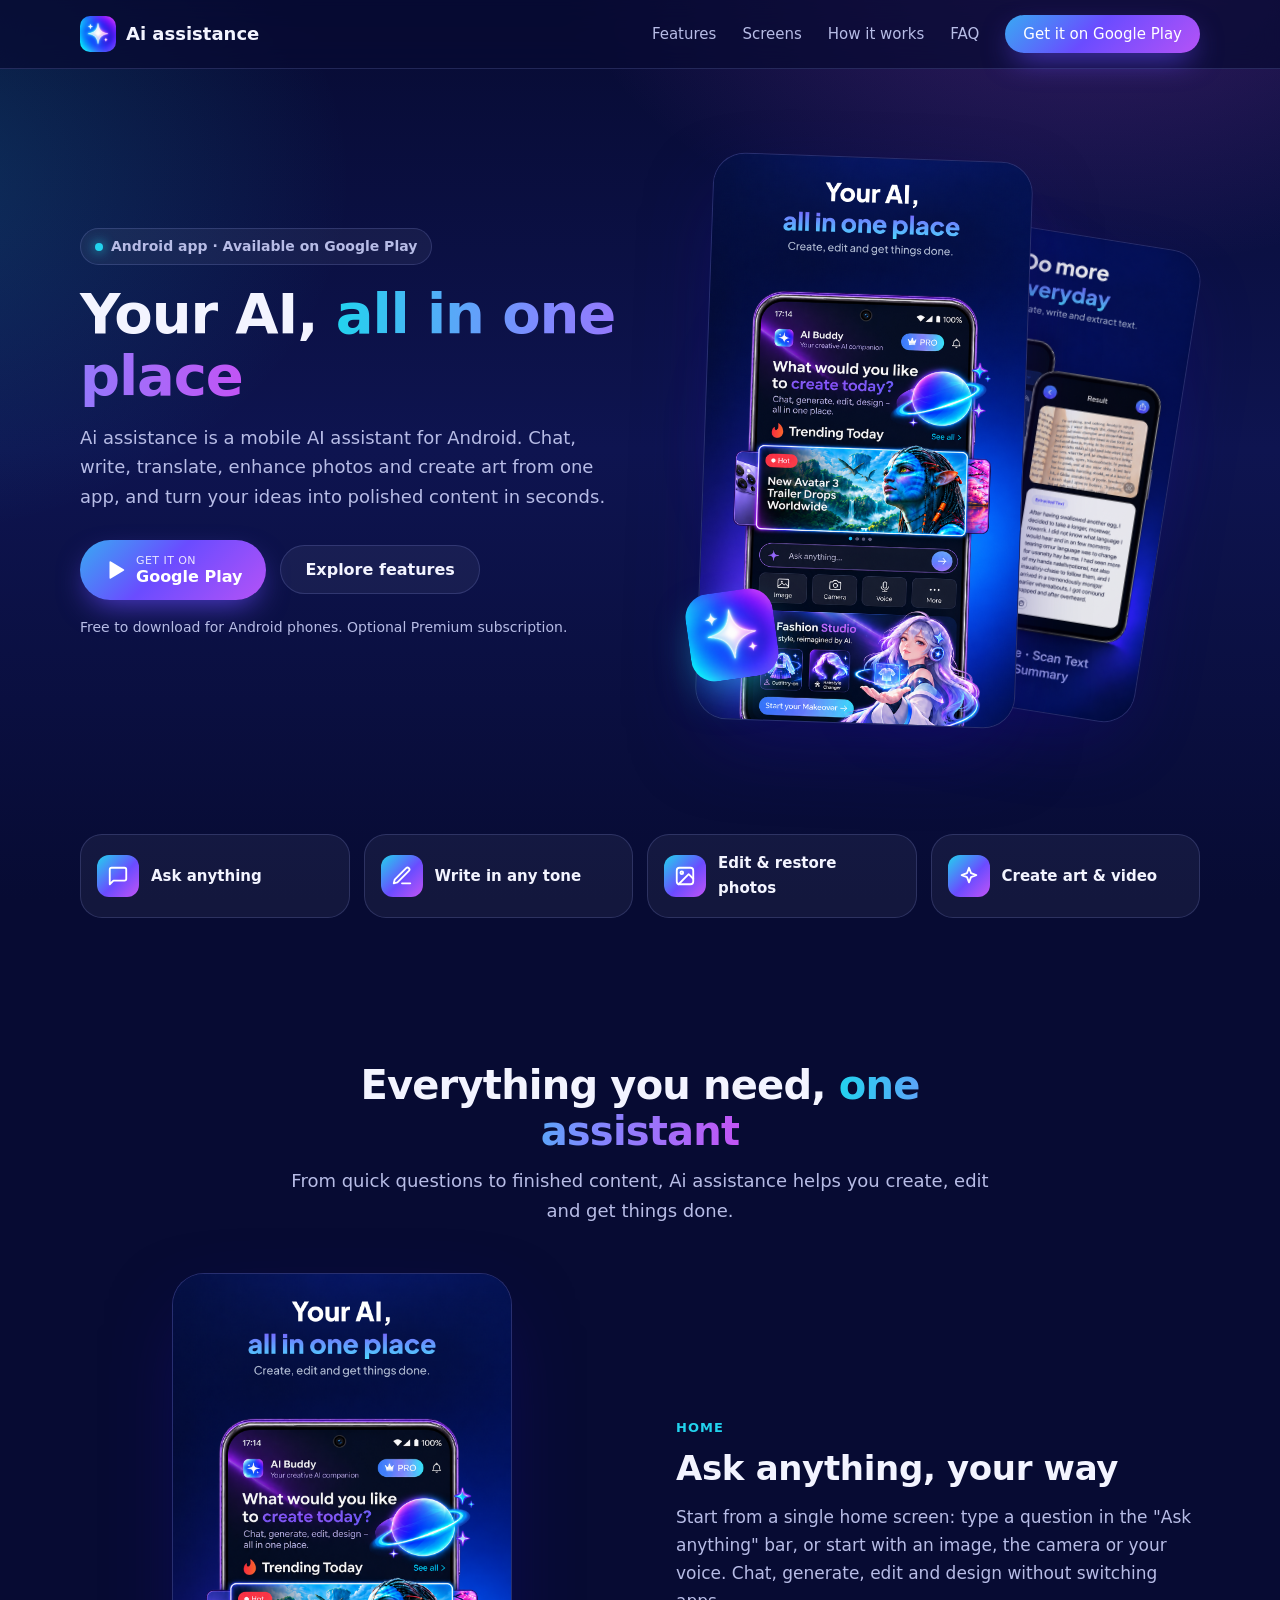
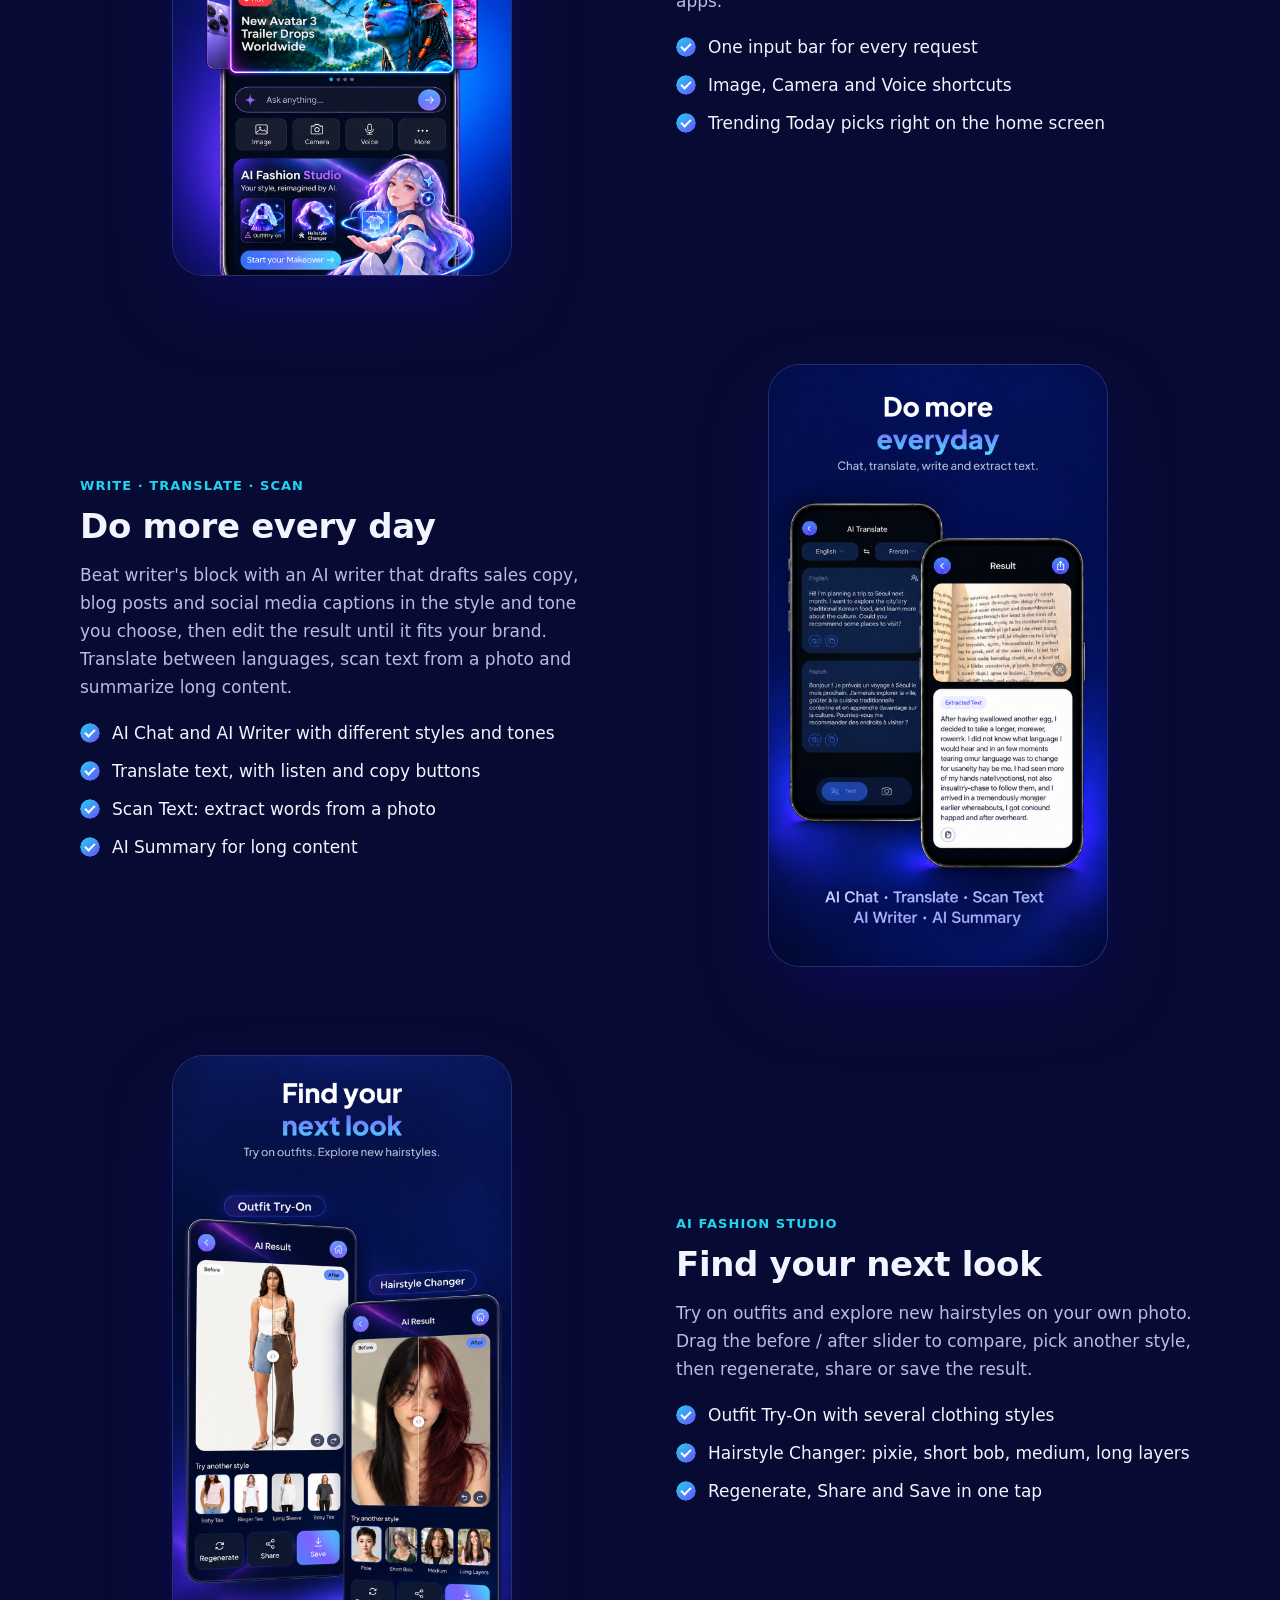
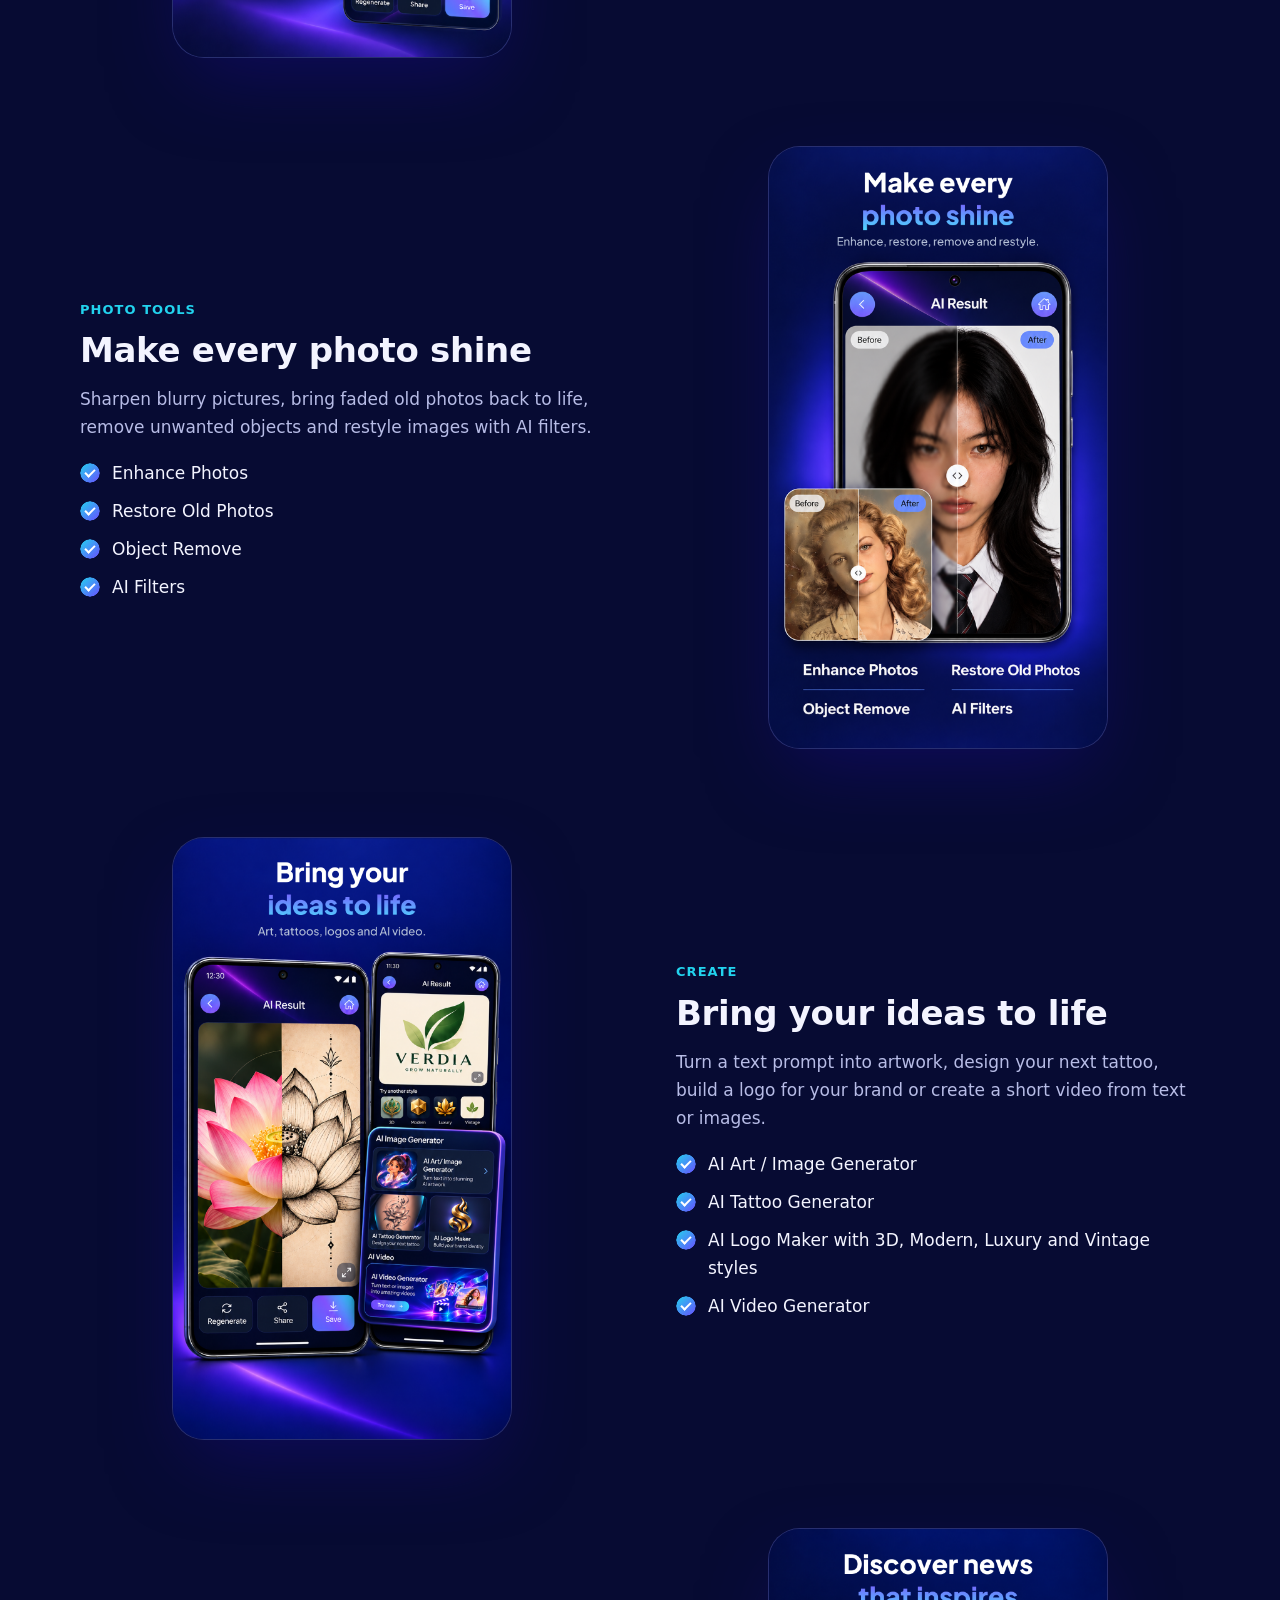
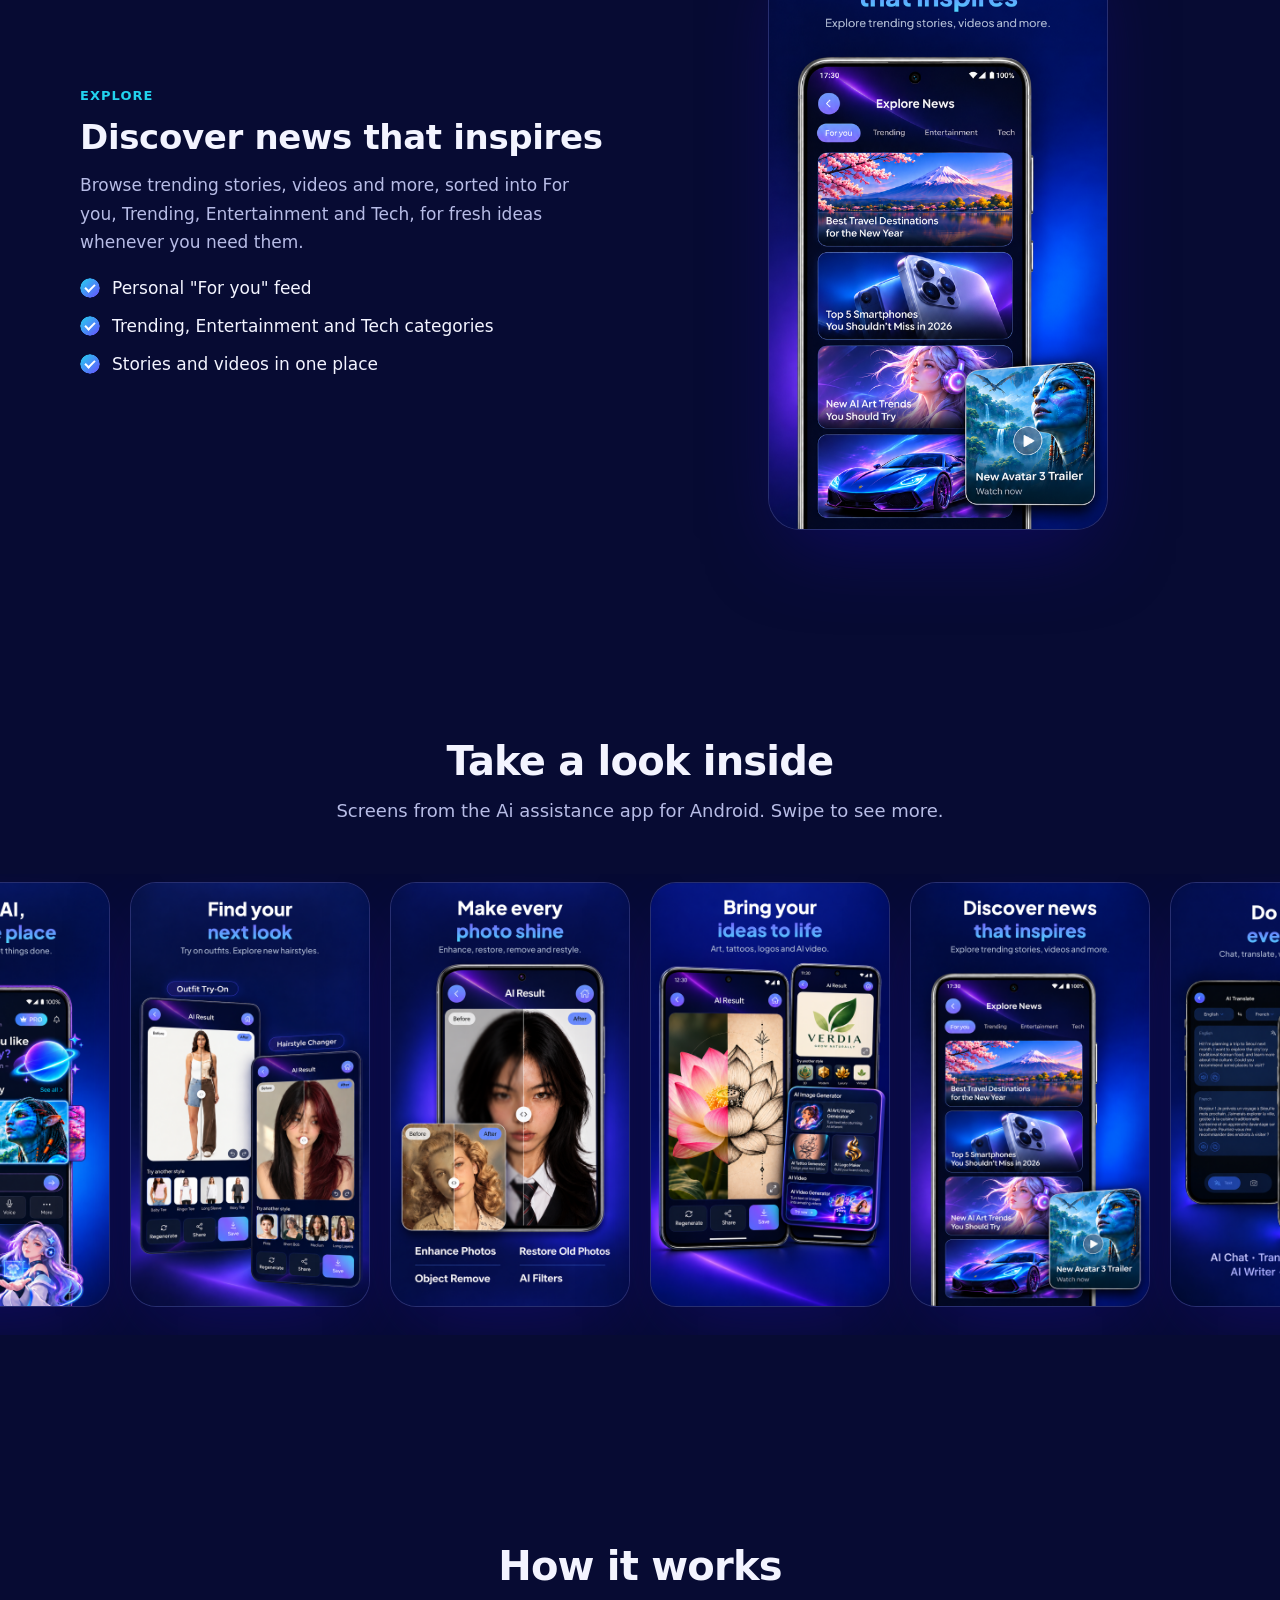
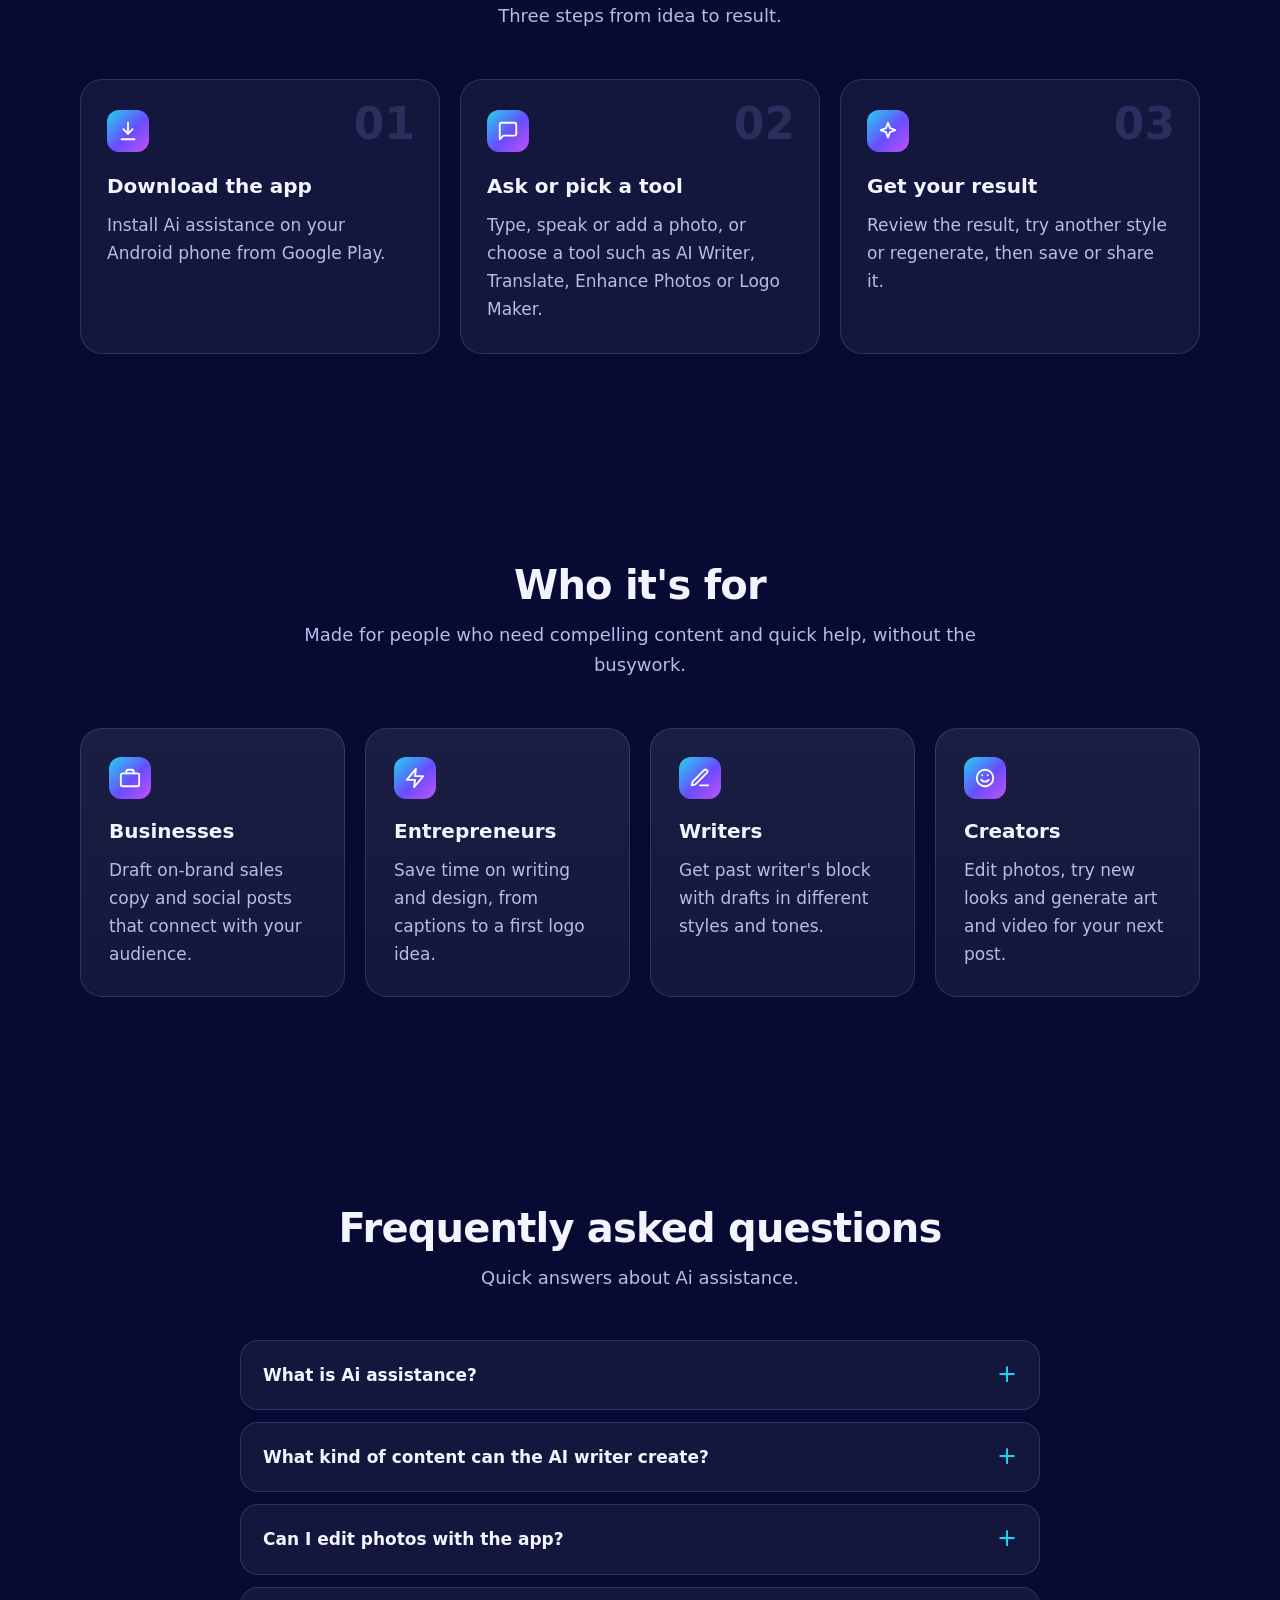
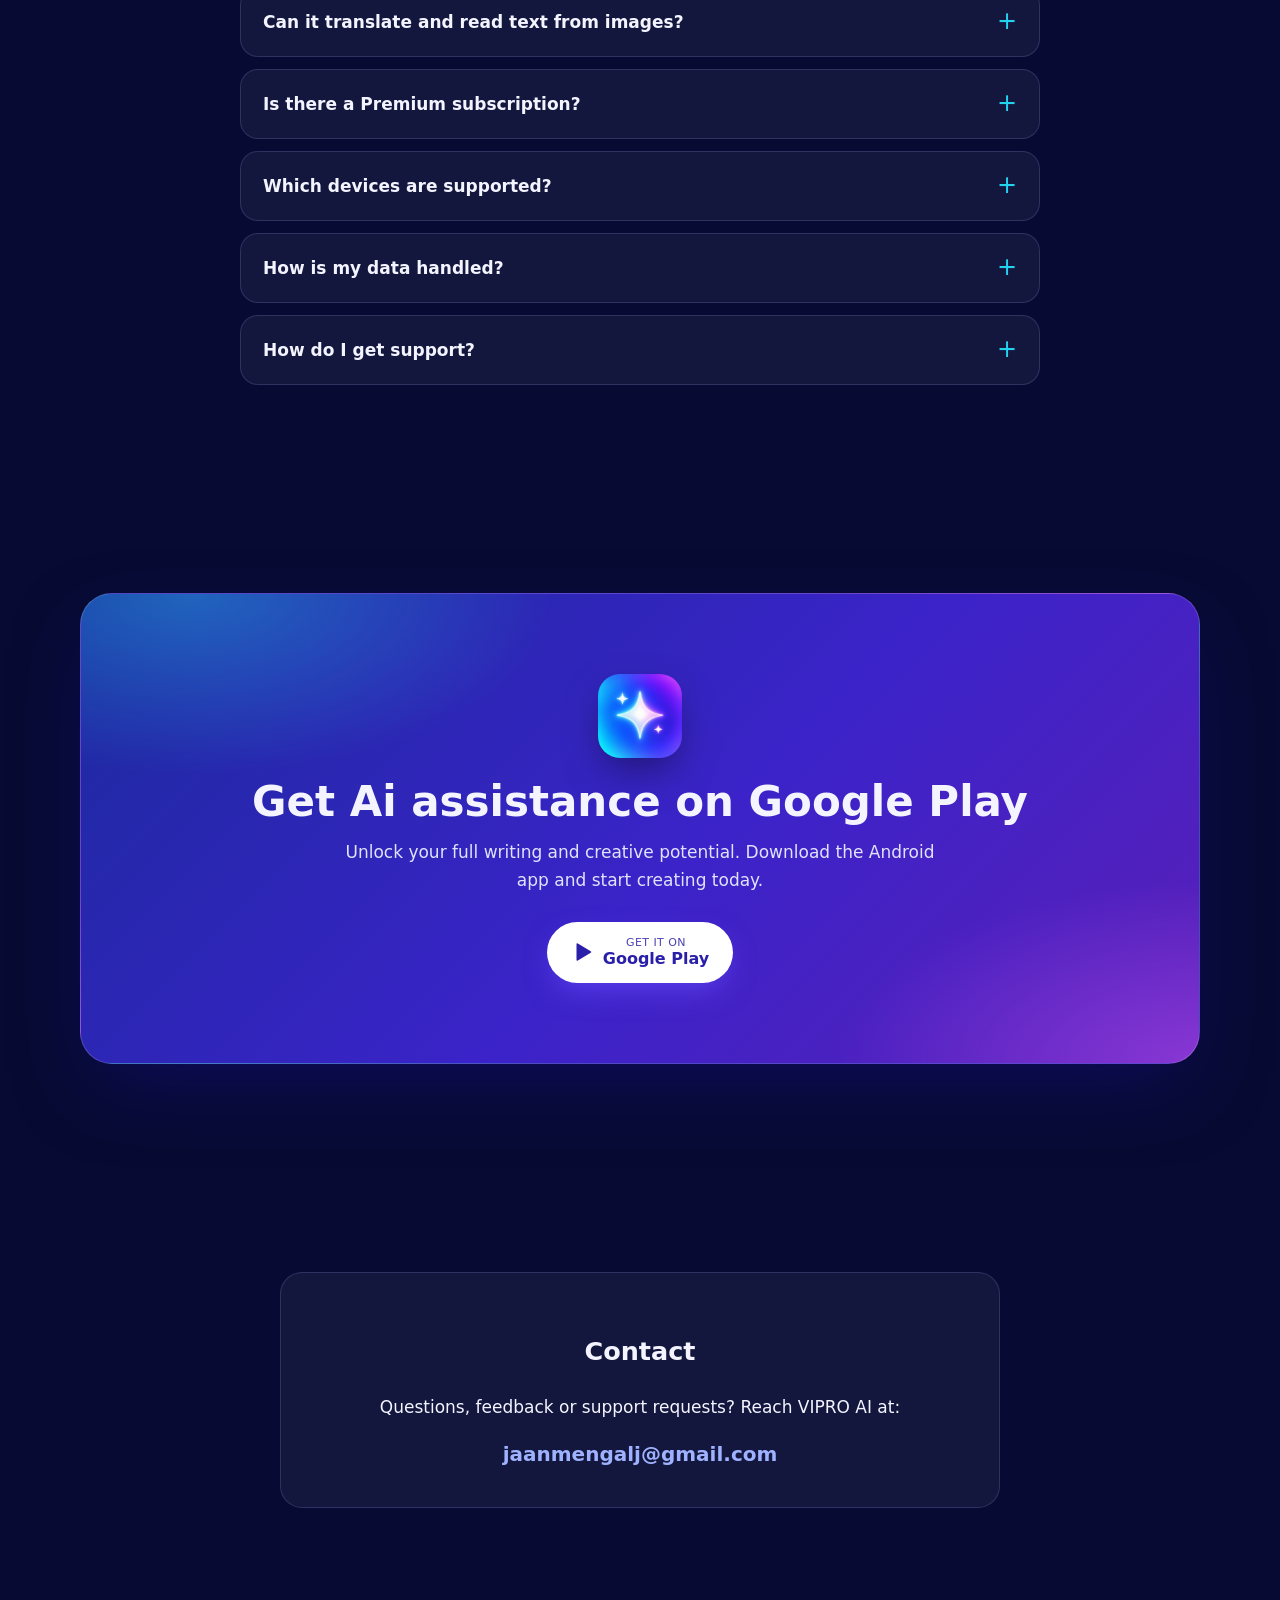
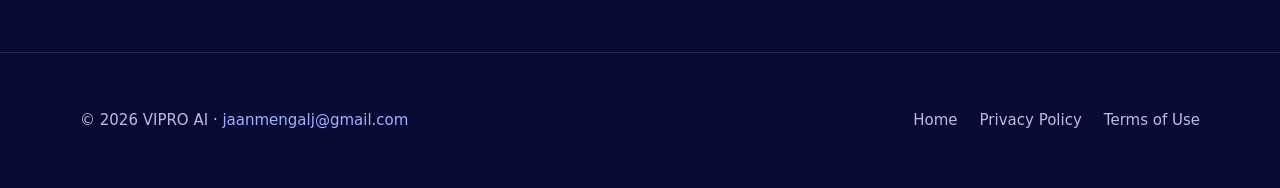
==== commit daa1c1b2: "CODE12OPS-1516: Web 974: trang giới thiệu, chính sách, điều khoản, app-ads.txt CODE12 run d885588c-1" ====
--- a/index.html
+++ b/index.html
@@ -24,7 +24,7 @@
     "operatingSystem": "Android",
     "applicationCategory": "ProductivityApplication",
     "description": "AI assistant app for Android: AI chat, AI writer, translation, text scanning, photo tools, outfit try-on, hairstyle changer, AI art, logo and video generation.",
-    "author": { "@type": "Organization", "name": "STC AI", "email": "ismailamahama2020@gmail.com" },
+    "author": { "@type": "Organization", "name": "VIPRO AI", "email": "jaanmengalj@gmail.com" },
     "downloadUrl": "https://play.google.com/store/apps/details?id=com.ai.assistant.smart.chat.helper",
     "inLanguage": "en"
   }
@@ -319,7 +319,7 @@
           </details>
           <details>
             <summary>How do I get support?</summary>
-            <p>Email us at <a href="mailto:ismailamahama2020@gmail.com">ismailamahama2020@gmail.com</a> and our team will help you.</p>
+            <p>Email us at <a href="mailto:jaanmengalj@gmail.com">jaanmengalj@gmail.com</a> and our team will help you.</p>
           </details>
         </div>
       </div>
@@ -345,8 +345,8 @@
       <div class="container">
         <div class="contact-box">
           <h2>Contact</h2>
-          <p>Questions, feedback or support requests? Reach STC AI at:</p>
-          <a class="mail" href="mailto:ismailamahama2020@gmail.com">ismailamahama2020@gmail.com</a>
+          <p>Questions, feedback or support requests? Reach VIPRO AI at:</p>
+          <a class="mail" href="mailto:jaanmengalj@gmail.com">jaanmengalj@gmail.com</a>
         </div>
       </div>
     </section>
@@ -354,7 +354,7 @@
 
   <footer class="site-footer">
     <div class="container">
-      <p>© 2026 STC AI · <a href="mailto:ismailamahama2020@gmail.com">ismailamahama2020@gmail.com</a></p>
+      <p>© 2026 VIPRO AI · <a href="mailto:jaanmengalj@gmail.com">jaanmengalj@gmail.com</a></p>
       <nav aria-label="Footer">
         <a href="index.html">Home</a>
         <a href="policies.html">Privacy Policy</a>
